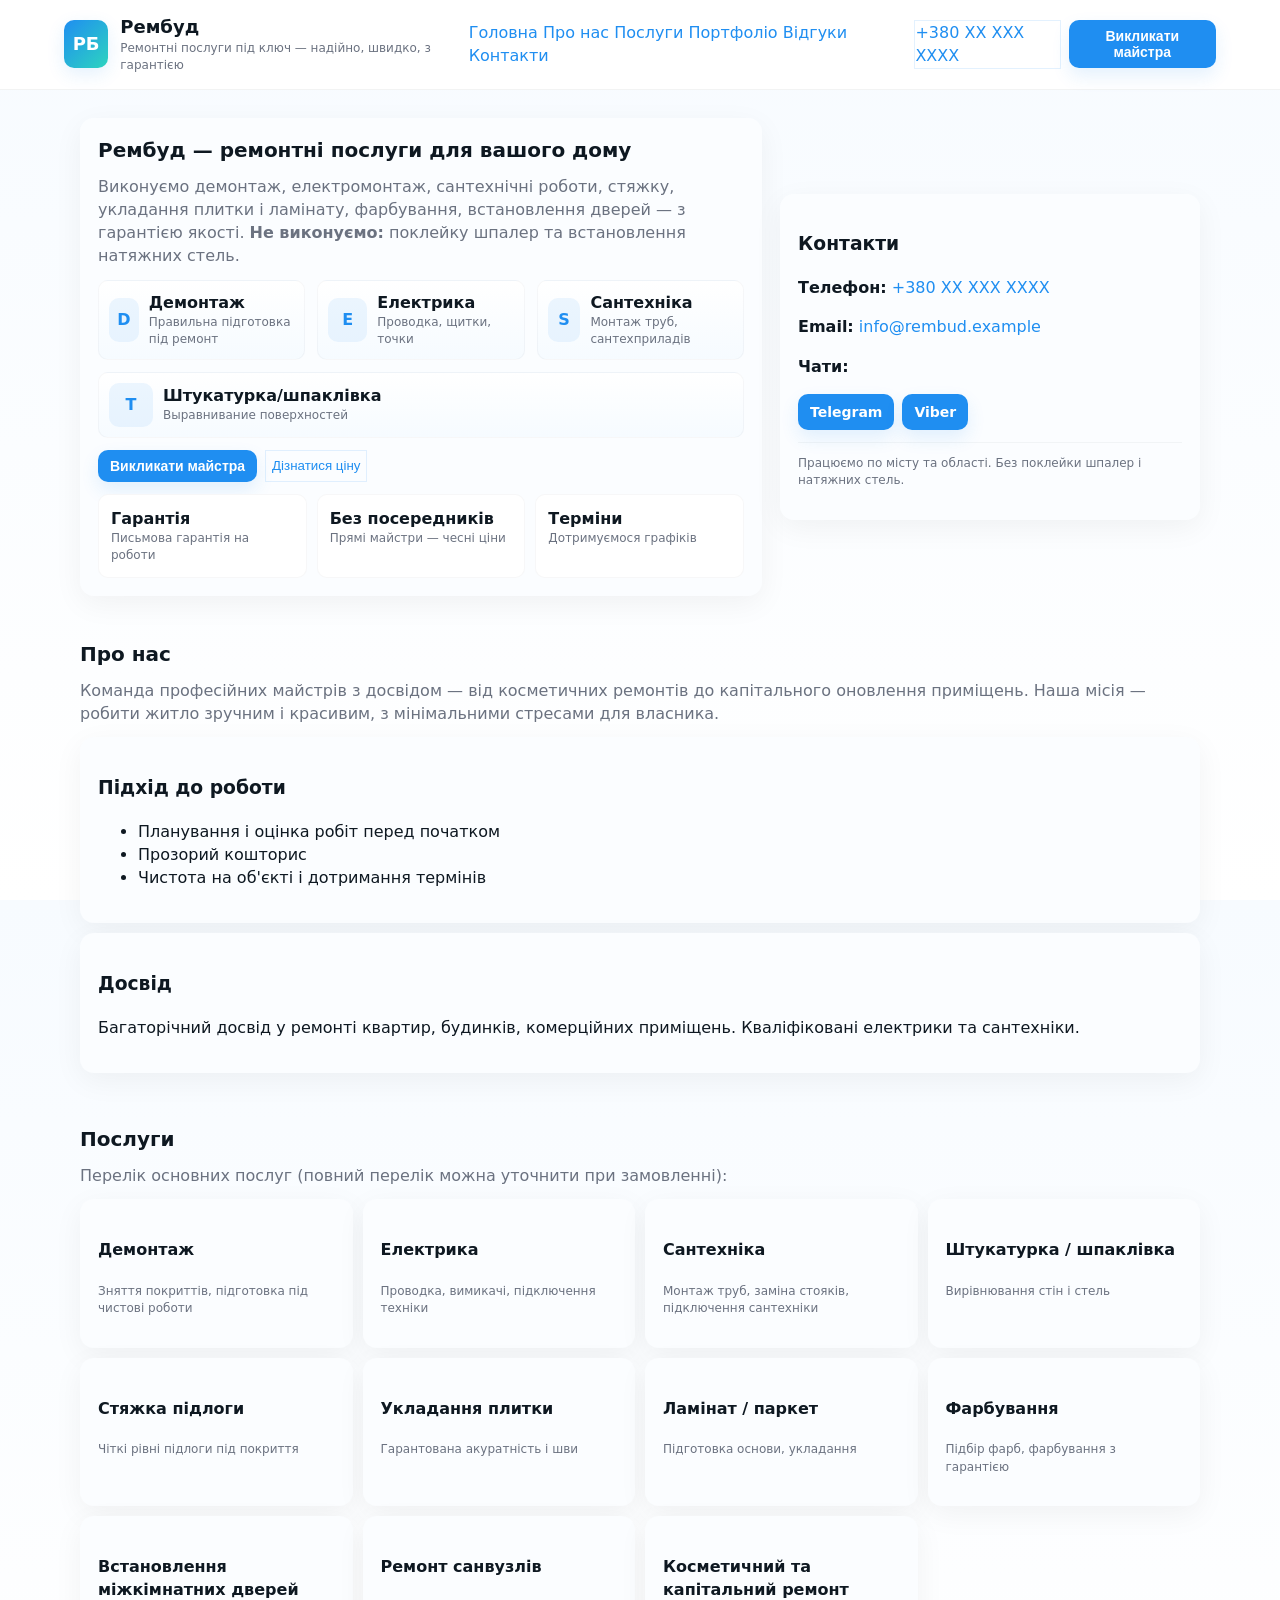
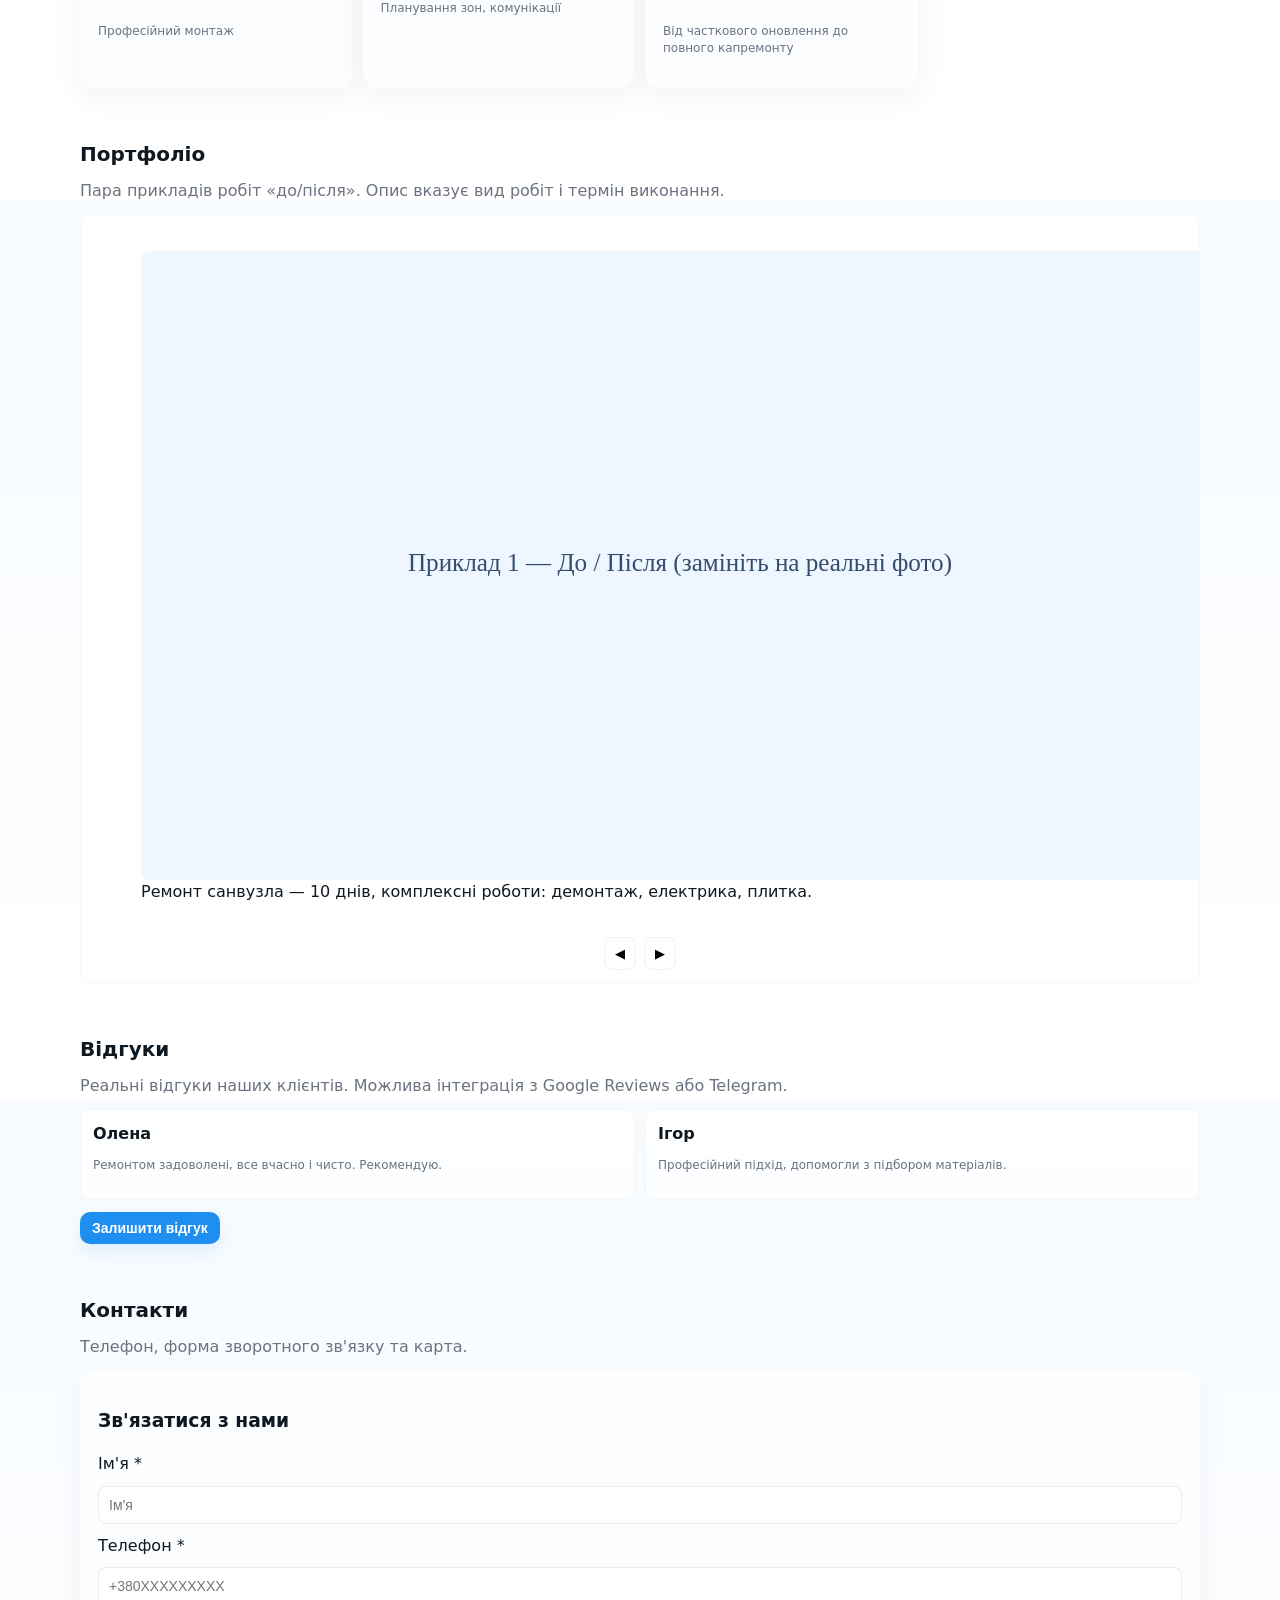
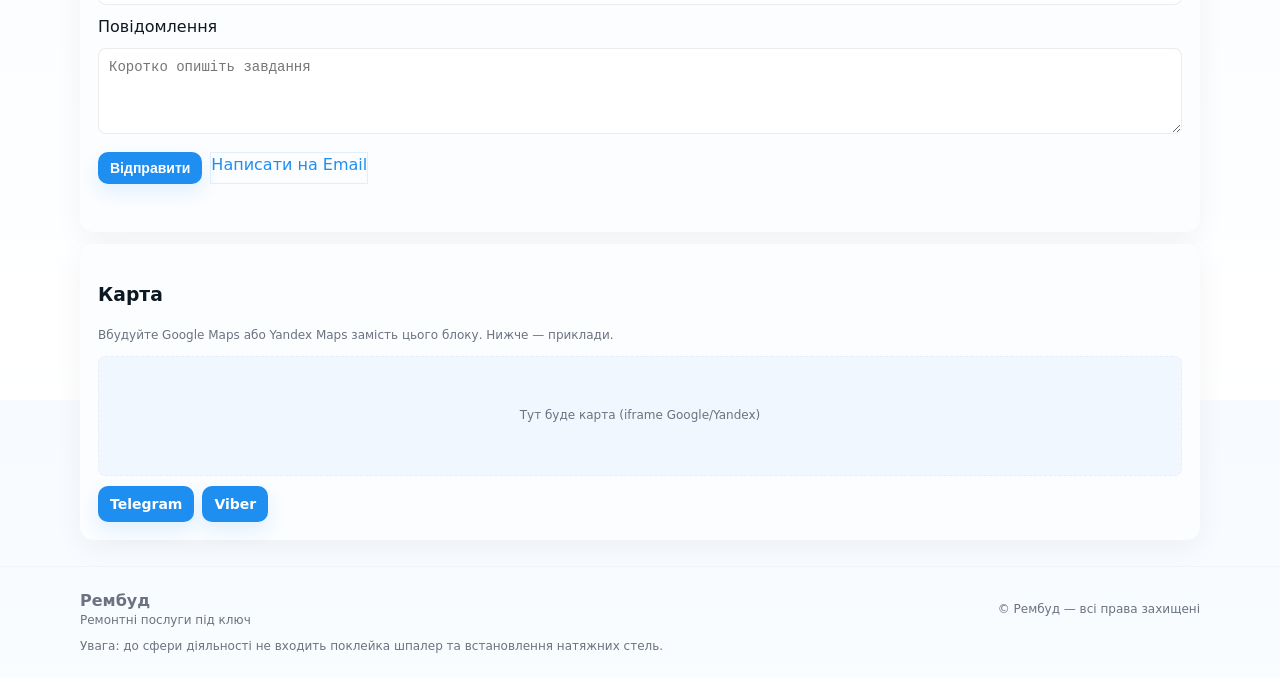
==== index.html @ b447c1e8 "fitr" ====
<!doctype html>
<html lang="uk">

<head>
    <meta charset="utf-8" />
    <meta name="viewport" content="width=device-width,initial-scale=1" />
    <meta name="description"
        content="Ремонтні послуги: демонтаж, електрика, сантехніка, плитка, ламінат, фарбування, стяжка, міжкімнатні двері. Швидко, якісно, з гарантією." />
    <meta name="keywords"
        content="ремонт, електрика, сантехніка, плитка, ламінат, стяжка, фарбування, ремонт квартир, косметичний ремонт" />
    <title>Рембуд — ремонтні послуги під ключ</title>
    <link rel="stylesheet" href="./src/style.css">
    <!-- Structured data (LocalBusiness) -->
    <script type="application/ld+json">
  {
    "@context": "https://schema.org",
    "@type": "HomeAndConstructionBusiness",
    "name": "Рембуд",
    "description": "Ремонтні послуги: демонтаж, електрика, сантехніка, плитка, ламінат, фарбування, стяжка, міжкімнатні двері.",
    "telephone": "+380-XX-XXX-XXXX",
    "areaServed": "Ukraine",
    "url": "",
    "address": {
      "@type": "PostalAddress",
      "addressLocality": "Ваше місто"
    }
  }
  </script>
</head>

<body>
    <div id="header"></div>
    <main id="home" class="container">
        <div id="hero"></div>
        <div id="about"></div>
        <div id="services"></div>
        <div id="portfolio"></div>
        <div id="reviews"></div>
        <div id="contacts"></div>
    </main>
    <div id="footer"></div>
    <div id="modals"></div>
    <script>
        async function loadComponent(id, file) {
            document.getElementById(id).innerHTML = await (await fetch(`components/${file}`)).text();
        }
        const components = ['header', 'hero', 'about', 'services', 'portfolio', 'reviews', 'contacts', 'footer', 'modals']
        components.forEach(c => loadComponent(c, `${c}.html`))
    </script>
    <script src="./src/script.js"></script>

</body>

</html>
---- src/style.css ----
/* ========================
     RESET / MOBILE-FIRST BASE
     ======================== */
     :root {
        --accent: #1f8ef1;
        --dark: #0e1821;
        --muted: #6b7280;
        --bg: #ffffff;
        --card: #fbfdff;
        --radius: 12px;
    }

    * {
        box-sizing: border-box
    }

    html,
    body {
        height: 100%
    }

    body {
        margin: 0;
        font-family: Inter, system-ui, -apple-system, "Segoe UI", Roboto, "Helvetica Neue", Arial;
        background: linear-gradient(180deg, #f7fbff 0%, #ffffff 100%);
        color: var(--dark);
        -webkit-font-smoothing: antialiased;
        -moz-osx-font-smoothing: grayscale;
        line-height: 1.45;
        padding-bottom: 4rem;
    }

    a {
        color: var(--accent);
        text-decoration: none
    }

    img {
        max-width: 100%;
        height: auto;
        display: block
    }

    /* ========================
 LAYOUT
 ======================== */
    header {
        position: sticky;
        top: 0;
        z-index: 60;
        background: rgba(255, 255, 255, 0.95);
        backdrop-filter: blur(6px);
        border-bottom: 1px solid rgba(16, 24, 32, 0.05);
    }

    .container {
        max-width: 90%;
        margin: 0 auto;
        padding: 0 16px;
    }

    .topbar {
        display: flex;
        align-items: center;
        justify-content: space-between;
        padding: 14px 0;
    }

    .brand {
        display: flex;
        gap: 12px;
        align-items: center
    }

    .logo {
        width: 48px;
        height: 48px;
        border-radius: 10px;
        background: linear-gradient(135deg, var(--accent), #2dd4bf);
        display: flex;
        align-items: center;
        justify-content: center;
        color: white;
        font-weight: 700;
        font-size: 18px;
        box-shadow: 0 6px 18px rgba(31, 142, 241, 0.12);
    }

    .brand h1 {
        margin: 0;
        font-size: 18px
    }

    .slogan {
        font-size: 12px;
        color: var(--muted)
    }

    /* NAV */
    nav {
        display: flex;
        gap: 18px;
        align-items: center
    }

    .navlinks {
        display: none;
    }

    /* mobile-first - desktop will show later */
    .cta {
        display: flex;
        gap: 8px;
        align-items: center
    }

    .btn {
        display: inline-flex;
        align-items: center;
        gap: 8px;
        padding: 8px 12px;
        border-radius: 10px;
        border: 0;
        background: var(--accent);
        color: #fff;
        font-weight: 600;
        cursor: pointer;
        font-size: 14px;
        box-shadow: 0 8px 18px rgba(31, 142, 241, 0.12);
    }

    .ghost {
        background: transparent;
        color: var(--accent);
        border: 1px solid rgba(31, 142, 241, 0.12)
    }

    /* HERO */
    .hero {
        padding: 28px 0 18px;
        display: grid;
        grid-template-columns: 1fr;
        gap: 18px;
        align-items: center;
    }

    .hero-card {
        background: var(--card);
        border-radius: 14px;
        padding: 18px;
        box-shadow: 0 8px 30px rgba(12, 18, 24, 0.05)
    }

    .hero-grid {
        display: grid;
        grid-template-columns: 1fr;
        gap: 12px
    }

    .services-row {
        display: flex;
        gap: 12px;
        flex-wrap: wrap
    }

    .service {
        flex: 1 1 calc(50% - 12px);
        display: flex;
        gap: 10px;
        align-items: center;
        padding: 10px;
        border-radius: 10px;
        background: linear-gradient(180deg, #fff, #f6fbff);
        border: 1px solid rgba(16, 24, 32, 0.03)
    }

    .ico {
        width: 44px;
        height: 44px;
        border-radius: 10px;
        background: rgba(31, 142, 241, 0.08);
        display: flex;
        align-items: center;
        justify-content: center;
        font-weight: 700;
        color: var(--accent)
    }

    /* Advantages */
    .advantages {
        display: flex;
        gap: 10px;
        flex-wrap: wrap;
        margin-top: 8px
    }

    .adv {
        flex: 1 1 calc(33.333% - 10px);
        background: white;
        padding: 12px;
        border-radius: 10px;
        border: 1px solid rgba(16, 24, 32, 0.03)
    }

    /* ABOUT / SERVICES / PORTFOLIO */
    section {
        padding: 26px 0
    }

    h2 {
        font-size: 20px;
        margin: 0 0 10px
    }

    p.lead {
        color: var(--muted);
        margin: 0 0 12px
    }

    /* PORTFOLIO SLIDER */
    .slider {
        position: relative;
        overflow: hidden;
        border-radius: 10px;
        background: #fff;
        padding: 12px;
        border: 1px solid rgba(16, 24, 32, 0.03)
    }

    .slides {
        display: flex;
        transition: transform 400ms ease;
    }

    .slide {
        min-width: 100%;
        padding: 8px
    }

    .slide img {
        border-radius: 8px
    }

    .slider-controls {
        display: flex;
        gap: 8px;
        justify-content: center;
        margin-top: 10px
    }

    .small-btn {
        padding: 8px 10px;
        border-radius: 8px;
        border: 1px solid rgba(16, 24, 32, 0.06);
        background: #fff;
        cursor: pointer
    }

    /* REVIEWS */
    .review {
        background: linear-gradient(180deg, #fff, #fcfeff);
        padding: 12px;
        border-radius: 10px;
        border: 1px solid rgba(16, 24, 32, 0.03);
    }

    /* CONTACTS / FORM */
    form {
        display: grid;
        gap: 10px
    }

    input,
    textarea,
    select {
        padding: 10px;
        border-radius: 8px;
        border: 1px solid rgba(16, 24, 32, 0.08);
        font-size: 14px;
    }

    .row {
        display: flex;
        gap: 10px
    }

    .row>* {
        flex: 1
    }

    /* FOOTER */
    footer {
        padding: 22px 0;
        color: var(--muted);
        border-top: 1px solid rgba(16, 24, 32, 0.03)
    }

    /* MODAL */
    .modal-backdrop {
        position: fixed;
        inset: 0;
        background: rgba(2, 6, 23, 0.5);
        display: none;
        align-items: center;
        justify-content: center;
        z-index: 120
    }

    .modal {
        background: white;
        border-radius: 12px;
        padding: 18px;
        max-width: 480px;
        width: 94%;
        box-shadow: 0 20px 50px rgba(2, 6, 23, 0.45);
    }

    /* SMALL ANIMATIONS */
    .fade-in {
        animation: fade .6s both
    }

    @keyframes fade {
        from {
            opacity: 0;
            transform: translateY(6px)
        }

        to {
            opacity: 1;
            transform: none
        }
    }

    /* HIDE ON MOBILE */
    .desktop-only {
        display: none
    }

    /* MEDIA QUERIES (desktop breakpoint) */
    @media(min-width:880px) {
        .navlinks {
            display: flex;
            gap: 18px;
            align-items: center
        }

        .hero {
            grid-template-columns: 1fr 420px
        }

        .hero-grid {
            gap: 18px
        }

        .service {
            flex: 1 1 calc(33.333% - 12px)
        }

        .desktop-only {
            display: block
        }

        .hamburger {
            display: none
        }
    }

    /* small polish for tablet/desktop forms */
    @media(min-width:680px) {
        .row>* {
            flex: 1
        }
    }

    /* Accessibility focus */
    a:focus,
    button:focus,
    input:focus,
    textarea:focus {
        outline: 3px solid rgba(31, 142, 241, 0.18);
        outline-offset: 2px
    }
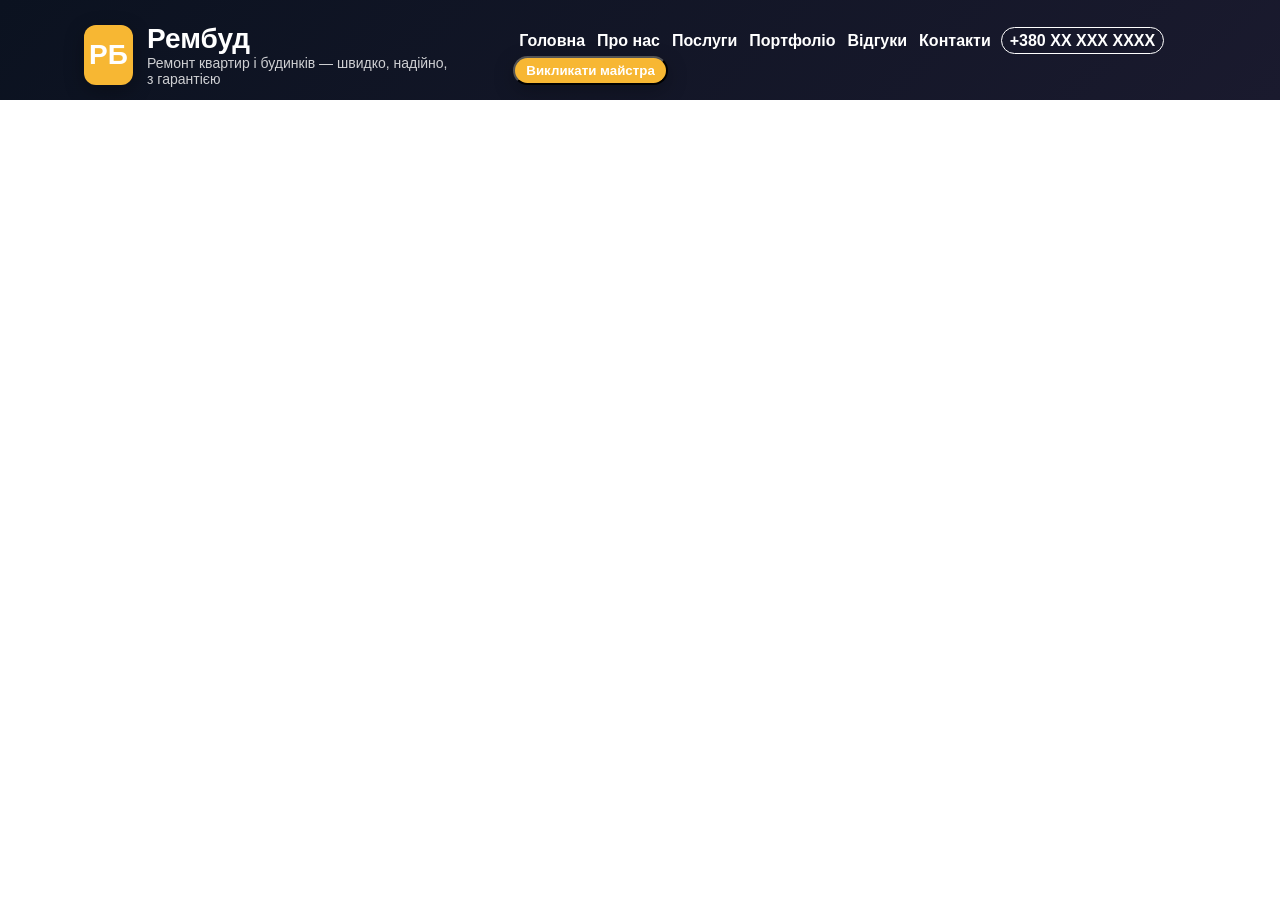
==== commit a1b512a1: "change nav" ====
--- a/index.html
+++ b/index.html
@@ -9,7 +9,8 @@
     <meta name="keywords"
         content="ремонт, електрика, сантехніка, плитка, ламінат, стяжка, фарбування, ремонт квартир, косметичний ремонт" />
     <title>Рембуд — ремонтні послуги під ключ</title>
-    <link rel="stylesheet" href="./src/style.css">
+    <!-- <link rel="stylesheet" href="./styles/style.css"> -->
+    <link rel="stylesheet" href="./styles/header.css">
     <!-- Structured data (LocalBusiness) -->
     <script type="application/ld+json">
   {
@@ -44,10 +45,11 @@
         async function loadComponent(id, file) {
             document.getElementById(id).innerHTML = await (await fetch(`components/${file}`)).text();
         }
-        const components = ['header', 'hero', 'about', 'services', 'portfolio', 'reviews', 'contacts', 'footer', 'modals']
+        const components = ['header', /*'hero', 'about', 'services', 'portfolio', 'reviews', 'contacts', 'footer', 'modals'*/]
         components.forEach(c => loadComponent(c, `${c}.html`))
     </script>
     <script src="./src/script.js"></script>
+    <script src="./src/header.js"></script>
 
 </body>
 
--- a/styles/style.css
+++ b/styles/style.css
@@ -0,0 +1,388 @@
+  /* ========================
+     RESET / MOBILE-FIRST BASE
+     ======================== */
+  :root {
+      --accent: #c89b3c;
+      /* золотисто-кирпичный */
+      --primary: #1d1f23;
+      --light-bg: #f5f1eb;
+      /* бежевый */
+      --white: #ffffff;
+      --dark: #0e1821;
+      --muted: #6b7280;
+      --bg: #ffffff;
+      --card: #fbfdff;
+      --radius: 12px;
+  }
+
+  * {
+      box-sizing: border-box
+  }
+
+  html,
+  body {
+      height: 100%
+  }
+
+  body {
+      margin: 0;
+      font-family: Inter, system-ui, -apple-system, "Segoe UI", Roboto, "Helvetica Neue", Arial;
+      background: linear-gradient(180deg, #f7fbff 0%, #ffffff 100%);
+      color: var(--dark);
+      -webkit-font-smoothing: antialiased;
+      -moz-osx-font-smoothing: grayscale;
+      line-height: 1.45;
+      padding-bottom: 4rem;
+  }
+
+  a {
+      color: var(--accent);
+      text-decoration: none
+  }
+
+  img {
+      max-width: 100%;
+      height: auto;
+      display: block
+  }
+
+  /* ========================
+ LAYOUT
+ ======================== */
+  header {
+      position: sticky;
+      top: 0;
+      z-index: 60;
+      background: rgba(255, 255, 255, 0.95);
+      backdrop-filter: blur(6px);
+      border-bottom: 1px solid rgba(16, 24, 32, 0.05);
+  }
+
+  .container {
+      max-width: 90%;
+      margin: 0 auto;
+      padding: 0 16px;
+  }
+
+  .topbar {
+      display: flex;
+      align-items: center;
+      justify-content: space-between;
+      padding: 14px 0;
+  }
+
+  .brand {
+      display: flex;
+      gap: 12px;
+      align-items: center
+  }
+
+  .logo {
+      width: 48px;
+      height: 48px;
+      border-radius: 10px;
+      background: linear-gradient(135deg, var(--accent), #2dd4bf);
+      display: flex;
+      align-items: center;
+      justify-content: center;
+      color: white;
+      font-weight: 700;
+      font-size: 18px;
+      box-shadow: 0 6px 18px rgba(31, 142, 241, 0.12);
+  }
+
+  .brand h1 {
+      margin: 0;
+      font-size: 18px
+  }
+
+  .slogan {
+      font-size: 12px;
+      color: var(--muted)
+  }
+
+  /* NAV */
+  nav {
+      display: flex;
+      gap: 18px;
+      align-items: center
+  }
+
+  .navlinks {
+      display: none;
+  }
+
+  /* mobile-first - desktop will show later */
+  .cta {
+      display: flex;
+      gap: 8px;
+      align-items: center
+  }
+
+  .btn {
+      display: inline-flex;
+      align-items: center;
+      gap: 8px;
+      padding: 8px 12px;
+      border-radius: 10px;
+      border: 0;
+      background: var(--accent);
+      color: #fff;
+      font-weight: 600;
+      cursor: pointer;
+      font-size: 14px;
+      box-shadow: 0 8px 18px rgba(31, 142, 241, 0.12);
+  }
+
+  .ghost {
+      background: transparent;
+      color: var(--accent);
+      border: 1px solid rgba(31, 142, 241, 0.12)
+  }
+
+  /* HERO */
+  .hero {
+      padding: 28px 0 18px;
+      display: grid;
+      grid-template-columns: 1fr;
+      gap: 18px;
+      align-items: center;
+  }
+
+  .hero-card {
+      background: var(--card);
+      border-radius: 14px;
+      padding: 18px;
+      box-shadow: 0 8px 30px rgba(12, 18, 24, 0.05)
+  }
+
+  .hero-grid {
+      display: grid;
+      grid-template-columns: 1fr;
+      gap: 12px
+  }
+
+  .services-row {
+      display: flex;
+      gap: 12px;
+      flex-wrap: wrap
+  }
+
+  .service {
+      flex: 1 1 calc(50% - 12px);
+      display: flex;
+      gap: 10px;
+      align-items: center;
+      padding: 10px;
+      border-radius: 10px;
+      background: linear-gradient(180deg, #fff, #f6fbff);
+      border: 1px solid rgba(16, 24, 32, 0.03)
+  }
+
+  .ico {
+      width: 44px;
+      height: 44px;
+      border-radius: 10px;
+      background: rgba(31, 142, 241, 0.08);
+      display: flex;
+      align-items: center;
+      justify-content: center;
+      font-weight: 700;
+      color: var(--accent)
+  }
+
+  /* Advantages */
+  .advantages {
+      display: flex;
+      gap: 10px;
+      flex-wrap: wrap;
+      margin-top: 8px
+  }
+
+  .adv {
+      flex: 1 1 calc(33.333% - 10px);
+      background: white;
+      padding: 12px;
+      border-radius: 10px;
+      border: 1px solid rgba(16, 24, 32, 0.03)
+  }
+
+  /* ABOUT / SERVICES / PORTFOLIO */
+  section {
+      padding: 26px 0
+  }
+
+  h2 {
+      font-size: 20px;
+      margin: 0 0 10px
+  }
+
+  p.lead {
+      color: var(--muted);
+      margin: 0 0 12px
+  }
+
+  /* PORTFOLIO SLIDER */
+  .slider {
+      position: relative;
+      overflow: hidden;
+      border-radius: 10px;
+      background: #fff;
+      padding: 12px;
+      border: 1px solid rgba(16, 24, 32, 0.03)
+  }
+
+  .slides {
+      display: flex;
+      transition: transform 400ms ease;
+  }
+
+  .slide {
+      min-width: 100%;
+      padding: 8px
+  }
+
+  .slide img {
+      border-radius: 8px
+  }
+
+  .slider-controls {
+      display: flex;
+      gap: 8px;
+      justify-content: center;
+      margin-top: 10px
+  }
+
+  .small-btn {
+      padding: 8px 10px;
+      border-radius: 8px;
+      border: 1px solid rgba(16, 24, 32, 0.06);
+      background: #fff;
+      cursor: pointer
+  }
+
+  /* REVIEWS */
+  .review {
+      background: linear-gradient(180deg, #fff, #fcfeff);
+      padding: 12px;
+      border-radius: 10px;
+      border: 1px solid rgba(16, 24, 32, 0.03);
+  }
+
+  /* CONTACTS / FORM */
+  form {
+      display: grid;
+      gap: 10px
+  }
+
+  input,
+  textarea,
+  select {
+      padding: 10px;
+      border-radius: 8px;
+      border: 1px solid rgba(16, 24, 32, 0.08);
+      font-size: 14px;
+  }
+
+  .row {
+      display: flex;
+      gap: 10px
+  }
+
+  .row>* {
+      flex: 1
+  }
+
+  /* FOOTER */
+  footer {
+      padding: 22px 0;
+      color: var(--muted);
+      border-top: 1px solid rgba(16, 24, 32, 0.03)
+  }
+
+  /* MODAL */
+  .modal-backdrop {
+      position: fixed;
+      inset: 0;
+      background: rgba(2, 6, 23, 0.5);
+      display: none;
+      align-items: center;
+      justify-content: center;
+      z-index: 120
+  }
+
+  .modal {
+      background: white;
+      border-radius: 12px;
+      padding: 18px;
+      max-width: 480px;
+      width: 94%;
+      box-shadow: 0 20px 50px rgba(2, 6, 23, 0.45);
+  }
+
+  /* SMALL ANIMATIONS */
+  .fade-in {
+      animation: fade .6s both
+  }
+
+  @keyframes fade {
+      from {
+          opacity: 0;
+          transform: translateY(6px)
+      }
+
+      to {
+          opacity: 1;
+          transform: none
+      }
+  }
+
+  /* HIDE ON MOBILE */
+  .desktop-only {
+      display: none
+  }
+
+  /* MEDIA QUERIES (desktop breakpoint) */
+  @media(min-width:880px) {
+      .navlinks {
+          display: flex;
+          gap: 18px;
+          align-items: center
+      }
+
+      .hero {
+          grid-template-columns: 1fr 420px
+      }
+
+      .hero-grid {
+          gap: 18px
+      }
+
+      .service {
+          flex: 1 1 calc(33.333% - 12px)
+      }
+
+      .desktop-only {
+          display: block
+      }
+
+      .hamburger {
+          display: none
+      }
+  }
+
+  /* small polish for tablet/desktop forms */
+  @media(min-width:680px) {
+      .row>* {
+          flex: 1
+      }
+  }
+
+  /* Accessibility focus */
+  a:focus,
+  button:focus,
+  input:focus,
+  textarea:focus {
+      outline: 3px solid rgba(31, 142, 241, 0.18);
+      outline-offset: 2px
+  }
--- a/styles/header.css
+++ b/styles/header.css
@@ -0,0 +1,346 @@
+:root {
+    --primary: #0b1220;
+    --accent: #f7b733;
+    --white: #ffffff;
+    --light-bg: rgba(255, 255, 255, 0.1);
+    --transition: 0.35s ease;
+    --btn-color: #f7b733;
+    --btn-hover: #fc4a1a;
+    --bg-gradient: linear-gradient(135deg, #0b1220, #1a1a2e, #0b1220);
+}
+
+/* GENERAL RESET */
+* {
+    margin: 0;
+    padding: 0;
+    box-sizing: border-box;
+    font-family: 'Segoe UI', sans-serif;
+}
+
+/* HEADER */
+.header {
+    position: relative;
+    z-index: 100;
+    background: var(--bg-gradient);
+    background-size: 200% 200%;
+    animation: bgMove 20s linear infinite;
+    overflow: hidden;
+}
+
+@keyframes bgMove {
+    0% {
+        background-position: 0% 50%;
+    }
+
+    50% {
+        background-position: 100% 50%;
+    }
+
+    100% {
+        background-position: 0% 50%;
+    }
+}
+
+/* TOPBAR */
+.container {
+    max-width: 90%;
+    margin: 0 auto;
+    padding: 0 20px;
+}
+
+.topbar {
+    display: flex;
+    justify-content: space-between;
+    align-items: center;
+    height: 100px;
+    padding-top: 10px;
+}
+
+/* LOGO */
+.brand {
+    display: flex;
+    align-items: center;
+    gap: 14px;
+    animation: fadeInLeft 1s ease forwards;
+}
+
+.logo {
+    width: 60px;
+    height: 60px;
+    background: var(--btn-color);
+    color: var(--white);
+    font-weight: 800;
+    font-size: 28px;
+    display: flex;
+    align-items: center;
+    justify-content: center;
+    border-radius: 12px;
+    box-shadow: 0 6px 20px rgba(0, 0, 0, 0.3);
+    transition: transform 0.4s ease;
+}
+
+.logo:hover {
+    transform: scale(1.15) rotate(10deg);
+}
+
+.brand h1 {
+    color: var(--white);
+    font-size: 28px;
+    font-weight: 800;
+}
+
+.slogan {
+    color: rgba(255, 255, 255, 0.8);
+    font-size: 14px;
+}
+
+/* NAVIGATION */
+nav {
+    display: flex;
+    align-items: center;
+    gap: 25px;
+}
+
+/* NAVLINKS DESKTOP */
+.navlinks a {
+    text-decoration: none;
+    font-weight: 600;
+    font-size: 16px;
+    color: var(--white);
+}
+.navlinks a:not(.ghost){
+    position: relative;
+    padding: 6px;
+    display: inline-block;
+    transition: transform 0.3s ease, color 0.3s ease;
+
+}
+.navlinks a:hover {
+    transform: translateY(-5px) scale(1.05);
+}
+
+.navlinks a::after {
+    content: "";
+    position: absolute;
+    width: 0%;
+    height: 2px;
+    bottom: -3px;
+    left: 0;
+    background: var(--btn-color);
+    transition: width 0.3s;
+}
+
+.navlinks a:hover::after {
+    width: 100%;
+}
+
+/* CTA Buttons */
+.cta {
+    display: flex;
+    align-items: center;
+    gap: 14px;
+}
+
+.ghost {
+    padding: 4px 8px;
+    margin:4px;
+    border: 1px solid var(--white);
+    border-radius: 14px;
+    color: var(--white);
+    font-weight: 600;
+    text-decoration: none;
+    transition: all 0.3s ease;
+}
+
+.ghost:hover {
+    background: var(--light-bg);
+    transform: scale(1.05);
+}
+
+.btn {
+    padding: 5px 11px;
+    background: var(--btn-color);
+    color: var(--white);
+    border-radius: 16px;
+    font-weight: 700;
+    cursor: pointer;
+    box-shadow: 0 6px 20px rgba(0, 0, 0, 0.25);
+    transition: all 0.3s ease;
+}
+
+.btn:hover {
+    background: var(--btn-hover);
+    transform: scale(1.08) translateY(-2px);
+}
+
+/* HAMBURGER */
+.burger-checkbox {
+    position: absolute;
+    z-index: 110;
+    visibility: hidden;
+}
+
+.burger {
+    cursor: pointer;
+    visibility: hidden;
+    display: block;
+    position: relative;
+    width: 40px;
+    height: 26px;
+    background: transparent;
+}
+
+.burger::before,
+.burger::after {
+    content: '';
+    position: absolute;
+    left: 0;
+    width: 100%;
+    height: 4px;
+    border-radius: 10px;
+    background: #fff;
+    /* белые полоски для контраста на тёмном фоне */
+    transition: all 0.4s ease;
+}
+
+/* верхняя и нижняя полоски */
+.burger::before {
+    top: 0;
+    box-shadow: 0 11px 0 #fff;
+}
+
+.burger::after {
+    bottom: 0;
+}
+
+/* анимация при открытии */
+.burger-checkbox:checked+.burger::before {
+    top: 11px;
+    transform: rotate(45deg);
+    box-shadow: 0 0 0 rgba(0, 0, 0, 0);
+}
+
+.burger-checkbox:checked+.burger::after {
+    bottom: 11px;
+    transform: rotate(-45deg);
+}
+
+/* Связь с мобильным меню */
+.burger-checkbox:checked~.mobile-nav {
+    left: 0;
+}
+.burger-checkbox:checked ~ .mobile-nav {
+  left: 0;
+}
+
+/* MOBILE NAV */
+.mobile-nav {
+    position: fixed;
+    max-width: 300px;
+    top: 0;
+    left: -100%;
+    width: 100%;
+    height: 100%;
+    background: var(--bg-gradient);
+    background-size: 200% 200%;
+    animation: bgMove 25s linear infinite;
+    display: flex;
+    flex-direction: column;
+    justify-content: center;
+    align-items: center;
+    transition: left 0.5s ease;
+}
+
+.mobile-nav.open {
+    left: 0;
+}
+
+.mobile-nav a {
+    color: var(--white);
+    font-size: 24px;
+    font-weight: 600;
+    text-decoration: none;
+    margin: 12px 0;
+    transition: transform 0.3s, color 0.3s;
+}
+
+.mobile-nav a:hover {
+    transform: scale(1.05);
+    color: var(--btn-color);
+}
+
+/* ANIMATIONS */
+@keyframes fadeInLeft {
+    0% {
+        opacity: 0;
+        transform: translateX(-20px);
+    }
+
+    100% {
+        opacity: 1;
+        transform: translateX(0);
+    }
+}
+
+@keyframes fadeInUp {
+    0% {
+        opacity: 0;
+        transform: translateY(20px);
+    }
+
+    100% {
+        opacity: 1;
+        transform: translateY(0);
+    }
+}
+
+/* RESPONSIVE */
+@media (max-width:900px) {
+    .burger {
+        visibility: visible;
+    }
+
+    .desktop-only {
+        display: none;
+    }
+
+    .hamburger {
+        display: flex;
+    }
+
+    .topbar {
+        flex-direction: row;
+        justify-content: space-between;
+        align-items: center;
+        height: 70px;
+        padding: 0 16px;
+    }
+
+    .brand {
+        gap: 10px;
+    }
+
+    .brand h1 {
+        font-size: 20px;
+    }
+
+    .slogan {
+        display: none;
+    }
+
+    /* CTA buttons hide on mobile topbar, move to mobile menu if нужно */
+    .cta {
+        display: none;
+    }
+
+    /* MOBILE NAV full-screen menu */
+    .mobile-nav {
+        padding-top: 100px;
+        text-align: center;
+    }
+
+    .mobile-nav a {
+        font-size: 22px;
+        margin: 18px 0;
+    }
+}
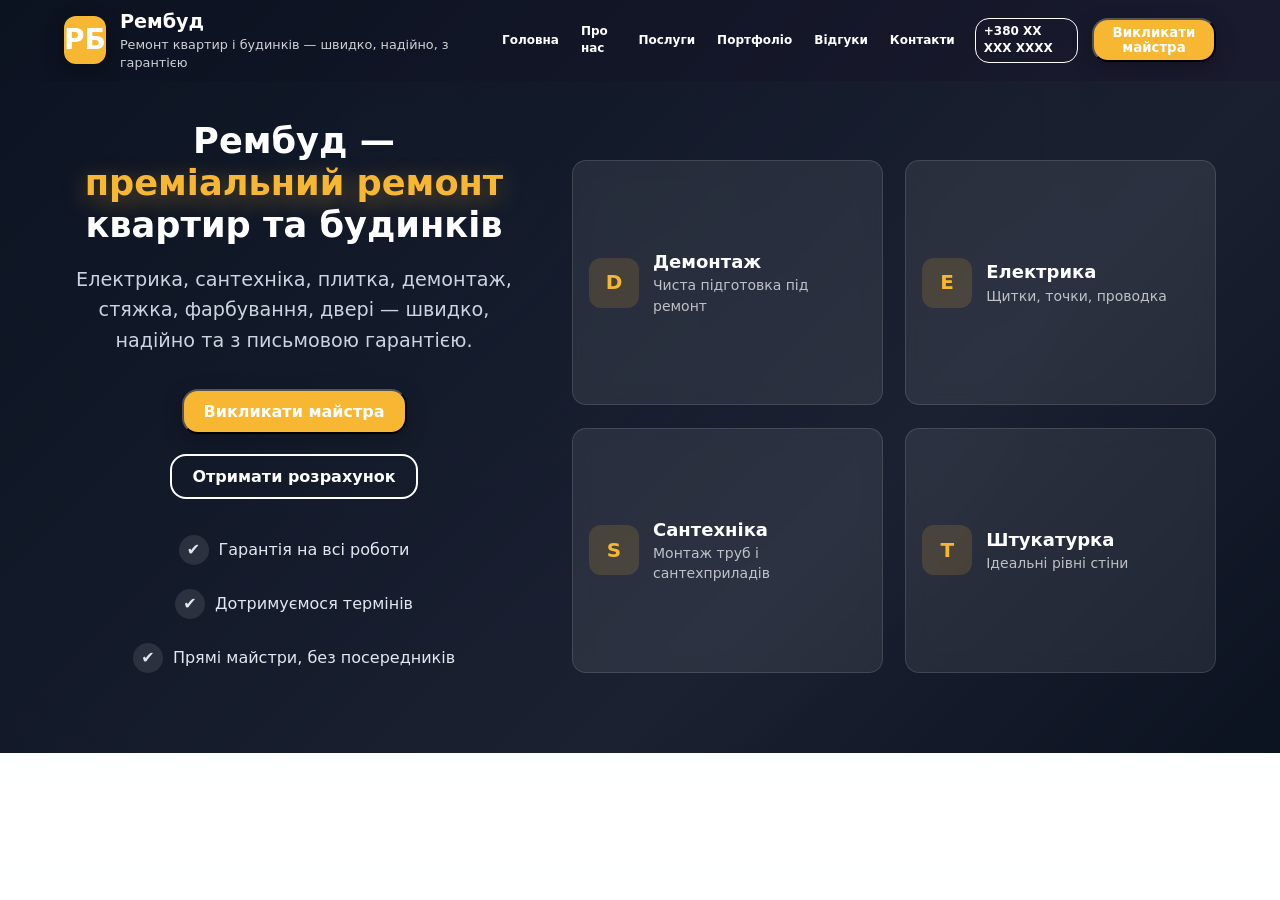
==== commit cf7f9cd6: "change hero block" ====
--- a/index.html
+++ b/index.html
@@ -9,8 +9,9 @@
     <meta name="keywords"
         content="ремонт, електрика, сантехніка, плитка, ламінат, стяжка, фарбування, ремонт квартир, косметичний ремонт" />
     <title>Рембуд — ремонтні послуги під ключ</title>
-    <!-- <link rel="stylesheet" href="./styles/style.css"> -->
+    <link rel="stylesheet" href="./styles/style.css">
     <link rel="stylesheet" href="./styles/header.css">
+    <link rel="stylesheet" href="./styles/hero.css">
     <!-- Structured data (LocalBusiness) -->
     <script type="application/ld+json">
   {
@@ -31,8 +32,8 @@
 
 <body>
     <div id="header"></div>
+    <div id="hero"></div>
     <main id="home" class="container">
-        <div id="hero"></div>
         <div id="about"></div>
         <div id="services"></div>
         <div id="portfolio"></div>
@@ -45,7 +46,7 @@
         async function loadComponent(id, file) {
             document.getElementById(id).innerHTML = await (await fetch(`components/${file}`)).text();
         }
-        const components = ['header', /*'hero', 'about', 'services', 'portfolio', 'reviews', 'contacts', 'footer', 'modals'*/]
+        const components = ['header', 'hero'/*, 'about', 'services', 'portfolio', 'reviews', 'contacts', 'footer', */, 'modals']
         components.forEach(c => loadComponent(c, `${c}.html`))
     </script>
     <script src="./src/script.js"></script>
--- a/styles/style.css
+++ b/styles/style.css
@@ -2,21 +2,27 @@
      RESET / MOBILE-FIRST BASE
      ======================== */
   :root {
-      --accent: #c89b3c;
-      /* золотисто-кирпичный */
-      --primary: #1d1f23;
-      --light-bg: #f5f1eb;
-      /* бежевый */
-      --white: #ffffff;
+ 
       --dark: #0e1821;
       --muted: #6b7280;
       --bg: #ffffff;
       --card: #fbfdff;
       --radius: 12px;
+       --primary: #0b1220;
+    --accent: #f7b733;
+    --white: #ffffff;
+    --light-bg: rgba(255, 255, 255, 0.1);
+    --transition: 0.35s ease;
+    --btn-color: #f7b733;
+    --btn-hover: #fc4a1a;
+    --bg-gradient: linear-gradient(135deg, #0b1220, #1a1a2e, #0b1220);
   }
 
   * {
-      box-sizing: border-box
+      margin: 0;
+    padding: 0;
+    box-sizing: border-box;
+    font-family: Inter, system-ui, -apple-system, "Segoe UI", Roboto, "Helvetica Neue", Arial;
   }
 
   html,
@@ -25,8 +31,6 @@
   }
 
   body {
-      margin: 0;
-      font-family: Inter, system-ui, -apple-system, "Segoe UI", Roboto, "Helvetica Neue", Arial;
       background: linear-gradient(180deg, #f7fbff 0%, #ffffff 100%);
       color: var(--dark);
       -webkit-font-smoothing: antialiased;
@@ -46,150 +50,8 @@
       display: block
   }
 
-  /* ========================
- LAYOUT
- ======================== */
-  header {
-      position: sticky;
-      top: 0;
-      z-index: 60;
-      background: rgba(255, 255, 255, 0.95);
-      backdrop-filter: blur(6px);
-      border-bottom: 1px solid rgba(16, 24, 32, 0.05);
-  }
-
-  .container {
-      max-width: 90%;
-      margin: 0 auto;
-      padding: 0 16px;
-  }
-
-  .topbar {
-      display: flex;
-      align-items: center;
-      justify-content: space-between;
-      padding: 14px 0;
-  }
-
-  .brand {
-      display: flex;
-      gap: 12px;
-      align-items: center
-  }
-
-  .logo {
-      width: 48px;
-      height: 48px;
-      border-radius: 10px;
-      background: linear-gradient(135deg, var(--accent), #2dd4bf);
-      display: flex;
-      align-items: center;
-      justify-content: center;
-      color: white;
-      font-weight: 700;
-      font-size: 18px;
-      box-shadow: 0 6px 18px rgba(31, 142, 241, 0.12);
-  }
-
-  .brand h1 {
-      margin: 0;
-      font-size: 18px
-  }
-
-  .slogan {
-      font-size: 12px;
-      color: var(--muted)
-  }
-
-  /* NAV */
-  nav {
-      display: flex;
-      gap: 18px;
-      align-items: center
-  }
-
-  .navlinks {
-      display: none;
-  }
-
-  /* mobile-first - desktop will show later */
-  .cta {
-      display: flex;
-      gap: 8px;
-      align-items: center
-  }
-
-  .btn {
-      display: inline-flex;
-      align-items: center;
-      gap: 8px;
-      padding: 8px 12px;
-      border-radius: 10px;
-      border: 0;
-      background: var(--accent);
-      color: #fff;
-      font-weight: 600;
-      cursor: pointer;
-      font-size: 14px;
-      box-shadow: 0 8px 18px rgba(31, 142, 241, 0.12);
-  }
-
-  .ghost {
-      background: transparent;
-      color: var(--accent);
-      border: 1px solid rgba(31, 142, 241, 0.12)
-  }
-
   /* HERO */
-  .hero {
-      padding: 28px 0 18px;
-      display: grid;
-      grid-template-columns: 1fr;
-      gap: 18px;
-      align-items: center;
-  }
-
-  .hero-card {
-      background: var(--card);
-      border-radius: 14px;
-      padding: 18px;
-      box-shadow: 0 8px 30px rgba(12, 18, 24, 0.05)
-  }
-
-  .hero-grid {
-      display: grid;
-      grid-template-columns: 1fr;
-      gap: 12px
-  }
-
-  .services-row {
-      display: flex;
-      gap: 12px;
-      flex-wrap: wrap
-  }
-
-  .service {
-      flex: 1 1 calc(50% - 12px);
-      display: flex;
-      gap: 10px;
-      align-items: center;
-      padding: 10px;
-      border-radius: 10px;
-      background: linear-gradient(180deg, #fff, #f6fbff);
-      border: 1px solid rgba(16, 24, 32, 0.03)
-  }
-
-  .ico {
-      width: 44px;
-      height: 44px;
-      border-radius: 10px;
-      background: rgba(31, 142, 241, 0.08);
-      display: flex;
-      align-items: center;
-      justify-content: center;
-      font-weight: 700;
-      color: var(--accent)
-  }
+
 
   /* Advantages */
   .advantages {
@@ -344,11 +206,7 @@
 
   /* MEDIA QUERIES (desktop breakpoint) */
   @media(min-width:880px) {
-      .navlinks {
-          display: flex;
-          gap: 18px;
-          align-items: center
-      }
+    
 
       .hero {
           grid-template-columns: 1fr 420px
@@ -362,9 +220,10 @@
           flex: 1 1 calc(33.333% - 12px)
       }
 
-      .desktop-only {
+      /* .desktop-only {
           display: block
-      }
+      } */
+ 
 
       .hamburger {
           display: none
--- a/styles/header.css
+++ b/styles/header.css
@@ -1,21 +1,4 @@
-:root {
-    --primary: #0b1220;
-    --accent: #f7b733;
-    --white: #ffffff;
-    --light-bg: rgba(255, 255, 255, 0.1);
-    --transition: 0.35s ease;
-    --btn-color: #f7b733;
-    --btn-hover: #fc4a1a;
-    --bg-gradient: linear-gradient(135deg, #0b1220, #1a1a2e, #0b1220);
-}
-
-/* GENERAL RESET */
-* {
-    margin: 0;
-    padding: 0;
-    box-sizing: border-box;
-    font-family: 'Segoe UI', sans-serif;
-}
+
 
 /* HEADER */
 .header {
@@ -23,11 +6,17 @@
     z-index: 100;
     background: var(--bg-gradient);
     background-size: 200% 200%;
-    animation: bgMove 20s linear infinite;
+    animation: header-bgMove 20s linear infinite;
     overflow: hidden;
-}
-
-@keyframes bgMove {
+    position: fixed;
+    top: 0;
+    left: 0;
+    width: 100%;
+    z-index: 200;
+
+}
+
+@keyframes header-bgMove {
     0% {
         background-position: 0% 50%;
     }
@@ -45,15 +34,14 @@
 .container {
     max-width: 90%;
     margin: 0 auto;
-    padding: 0 20px;
+    /* padding: 0 20px; */
 }
 
 .topbar {
     display: flex;
     justify-content: space-between;
     align-items: center;
-    height: 100px;
-    padding-top: 10px;
+    padding: 0.5rem 0;
 }
 
 /* LOGO */
@@ -65,8 +53,8 @@
 }
 
 .logo {
-    width: 60px;
-    height: 60px;
+    width: 3rem;
+    height: 3rem;
     background: var(--btn-color);
     color: var(--white);
     font-weight: 800;
@@ -85,20 +73,20 @@
 
 .brand h1 {
     color: var(--white);
-    font-size: 28px;
+        font-size: 1.2rem;
     font-weight: 800;
 }
 
 .slogan {
     color: rgba(255, 255, 255, 0.8);
-    font-size: 14px;
+       font-size: 0.8rem;
 }
 
 /* NAVIGATION */
 nav {
     display: flex;
     align-items: center;
-    gap: 25px;
+    /* gap: 25px; */
 }
 
 /* NAVLINKS DESKTOP */
@@ -243,7 +231,7 @@
     height: 100%;
     background: var(--bg-gradient);
     background-size: 200% 200%;
-    animation: bgMove 25s linear infinite;
+    animation: header-bgMove 25s linear infinite;
     display: flex;
     flex-direction: column;
     justify-content: center;
@@ -293,9 +281,20 @@
         transform: translateY(0);
     }
 }
-
+  @media(min-width:880px) {
+      .navlinks {
+          display: flex;
+          gap: 10px;
+          align-items: center
+      }
+         .navlinks a{
+        font-size: 12px;
+       }
+  }
 /* RESPONSIVE */
 @media (max-width:900px) {
+        
+
     .burger {
         visibility: visible;
     }
@@ -313,7 +312,7 @@
         justify-content: space-between;
         align-items: center;
         height: 70px;
-        padding: 0 16px;
+        /* padding: 0 16px; */
     }
 
     .brand {
--- a/styles/hero.css
+++ b/styles/hero.css
@@ -0,0 +1,329 @@
+/* =========================
+   HERO SECTION
+========================= */
+.hero {
+    position: relative;
+    width: 100%;
+    overflow: hidden;
+    padding: 120px 0 80px;
+    display: flex;
+    justify-content: center;
+    background: #0b1220;
+}
+
+.hero-bg {
+    position: absolute;
+    inset: 0;
+    background: linear-gradient(135deg, #0b1220, #111827, #1a2030, #0b1220);
+    animation: hero-bgMove 14s ease-in-out infinite alternate;
+    z-index: 0;
+    transform-origin: center;
+}
+
+.hero-overlay {
+    position: absolute;
+    inset: 0;
+    background: radial-gradient(circle at 30% 20%, rgba(255, 255, 255, 0.08), transparent 70%);
+    mix-blend-mode: overlay;
+    z-index: 1;
+}
+
+.hero-main {
+    width: 90%;
+    display: flex;
+    gap: 3rem;
+}
+
+/* HERO CONTENT */
+.hero-content {
+    position: relative;
+    flex: 1;
+    z-index: 5;
+    max-width: 90%;
+    color: white;
+    text-align: center;
+    animation: fadeContent 1s ease-out both;
+}
+
+.hero-title {
+    font-size: 2.2rem;
+    line-height: 1.2;
+    font-weight: 800;
+    margin-bottom: 18px;
+}
+
+.hero-title span {
+    color: var(--accent);
+    text-shadow: 0 6px 25px rgba(247, 183, 51, 0.4);
+}
+
+.hero-subtitle {
+    font-size: 1.2rem;
+    color: #cbd5e1;
+    margin-bottom: 32px;
+    max-width: 620px;
+    margin-left: auto;
+    margin-right: auto;
+    line-height: 1.6;
+}
+
+/* BUTTONS */
+.hero-actions {
+    display: flex;
+    gap: 16px;
+    margin-bottom: 32px;
+    justify-content: center;
+    flex-wrap: wrap;
+    align-items: center
+}
+
+.btn.big,
+.ghost.big {
+    padding: 11px 20px;
+    font-size: 16px;
+    font-weight: 700;
+    border-radius: 16px;
+    cursor: pointer;
+    transition: all 0.3s ease;
+}
+
+.btn.big {
+    background: var(--btn-color);
+    color: var(--white);
+    box-shadow: 0 6px 20px rgba(0, 0, 0, 0.25);
+}
+
+.btn.big:hover {
+    background: var(--btn-hover);
+    transform: scale(1.08) translateY(-2px);
+}
+
+.ghost.big {
+    border: 2px solid var(--white);
+    color: var(--white);
+    background: transparent;
+}
+
+.ghost.big:hover {
+    background: rgba(255, 255, 255, 0.1);
+    transform: scale(1.05);
+}
+
+/* FEATURES */
+.hero-features {
+    display: flex;
+    gap: 24px;
+    flex-wrap: wrap;
+    justify-content: center;
+}
+
+.hf {
+    display: flex;
+    align-items: center;
+    gap: 10px;
+    font-size: 16px;
+    color: #e2e8f0;
+}
+
+.hf .icon {
+    background: rgba(255, 255, 255, 0.1);
+    width: 30px;
+    height: 30px;
+    border-radius: 50%;
+    display: flex;
+    align-items: center;
+    justify-content: center;
+}
+
+/* SERVICES */
+.hero-services {
+    flex: 1.4;
+    position: relative;
+    z-index: 6;
+    display: flex;
+    gap: 1.4rem;
+    flex-wrap: wrap;
+    justify-content: center;
+    margin-top: 40px;
+}
+
+.hs-item {
+    flex: 1 1 calc(50% - 16px);
+    display: flex;
+    gap: 14px;
+    align-items: center;
+    background: rgba(255, 255, 255, 0.08);
+    padding: 16px;
+    border-radius: 14px;
+    backdrop-filter: blur(10px);
+    border: 1px solid rgba(255, 255, 255, 0.12);
+    transform: translateY(20px);
+    opacity: 0;
+    animation: fadeUp 0.8s ease forwards;
+    animation-delay: var(--d);
+    transition: transform 0.3s ease, background 0.3s ease;
+    color: #fff;
+    cursor: pointer;
+}
+
+.hs-item:hover {
+    transform: translateY(-4px);
+    background: rgba(255, 255, 255, 0.12);
+}
+
+.hs-item strong {
+    color: #fff;
+    font-weight: 700;
+    font-size: 18px;
+}
+
+.hs-item .slogan {
+    color: rgba(255, 255, 255, 0.7);
+    font-size: 14px;
+}
+
+.hs-ico {
+    width: 50px;
+    height: 50px;
+    border-radius: 12px;
+    background: rgba(247, 183, 51, 0.15);
+    color: var(--accent);
+    display: flex;
+    align-items: center;
+    justify-content: center;
+    font-weight: 700;
+    font-size: 20px;
+    flex-shrink: 0;
+}
+
+/* ANIMATIONS */
+@keyframes hero-bgMove {
+    0% {
+        transform: scale(1) translateX(0) rotate(0deg);
+    }
+
+    50% {
+        transform: scale(1.12) translateX(-30px) rotate(1deg);
+    }
+
+    100% {
+        transform: scale(1) translateX(0) rotate(0deg);
+    }
+}
+
+@keyframes fadeContent {
+    0% {
+        opacity: 0;
+        transform: translateY(18px);
+    }
+
+    100% {
+        opacity: 1;
+        transform: translateY(0);
+    }
+}
+
+@keyframes fadeUp {
+    0% {
+        opacity: 0;
+        transform: translateY(22px);
+    }
+
+    100% {
+        opacity: 1;
+        transform: translateY(0);
+    }
+}
+
+/* DESKTOP */
+@media (min-width: 900px) {
+    .hs-item {
+        flex: 1 1 calc(25% - 16px);
+    }
+
+
+
+}
+
+/* MOBILE */
+@media (max-width: 899px) {
+    .hero {
+        /* padding: 80px 16px 60px; */
+        flex-direction: column;
+        /* Контент и сервисы вертикально */
+        align-items: center;
+    }
+
+    .hero-main {
+        flex-direction: column;
+        align-items: center;
+    }
+
+    .hero-content {
+        max-width: 100%;
+        text-align: center;
+    }
+
+    .hero-title {
+        font-size: 7vw;
+    }
+
+    .hero-subtitle {
+        font-size: 16px;
+    }
+
+    .hero-actions {
+        /* flex-direction: column; */
+        gap: 5px;
+        width: 100%;
+        justify-content: center;
+    }
+
+    .hero-actions .btn.big,
+    .hero-actions .ghost.big {
+        width: 46%;
+        padding: auto;
+
+    }
+
+    .hero-features {
+        /* flex-direction: column; */
+        gap: 12px;
+        align-items: center;
+    }
+
+    .hero-services {
+        flex-direction: column;
+        gap: 12px;
+        width: 100%;
+        margin-top: 0;
+        /* Отступ под контентом */
+        justify-content: center;
+    }
+    .hf {
+        font-size: 3.4vw;
+    }
+.hf .icon {
+    width:20px;
+    height: 20px;
+}
+    .hs-item {
+        flex: 1 1 100%;
+        padding: 14px;
+        gap: 12px;
+    }
+
+    .hs-item strong {
+        font-size: 16px;
+    }
+
+    .hs-item .slogan {
+        font-size: 13px;
+    }
+
+    .hs-ico {
+        width: 40px;
+        height: 40px;
+        font-size: 18px;
+    }
+}
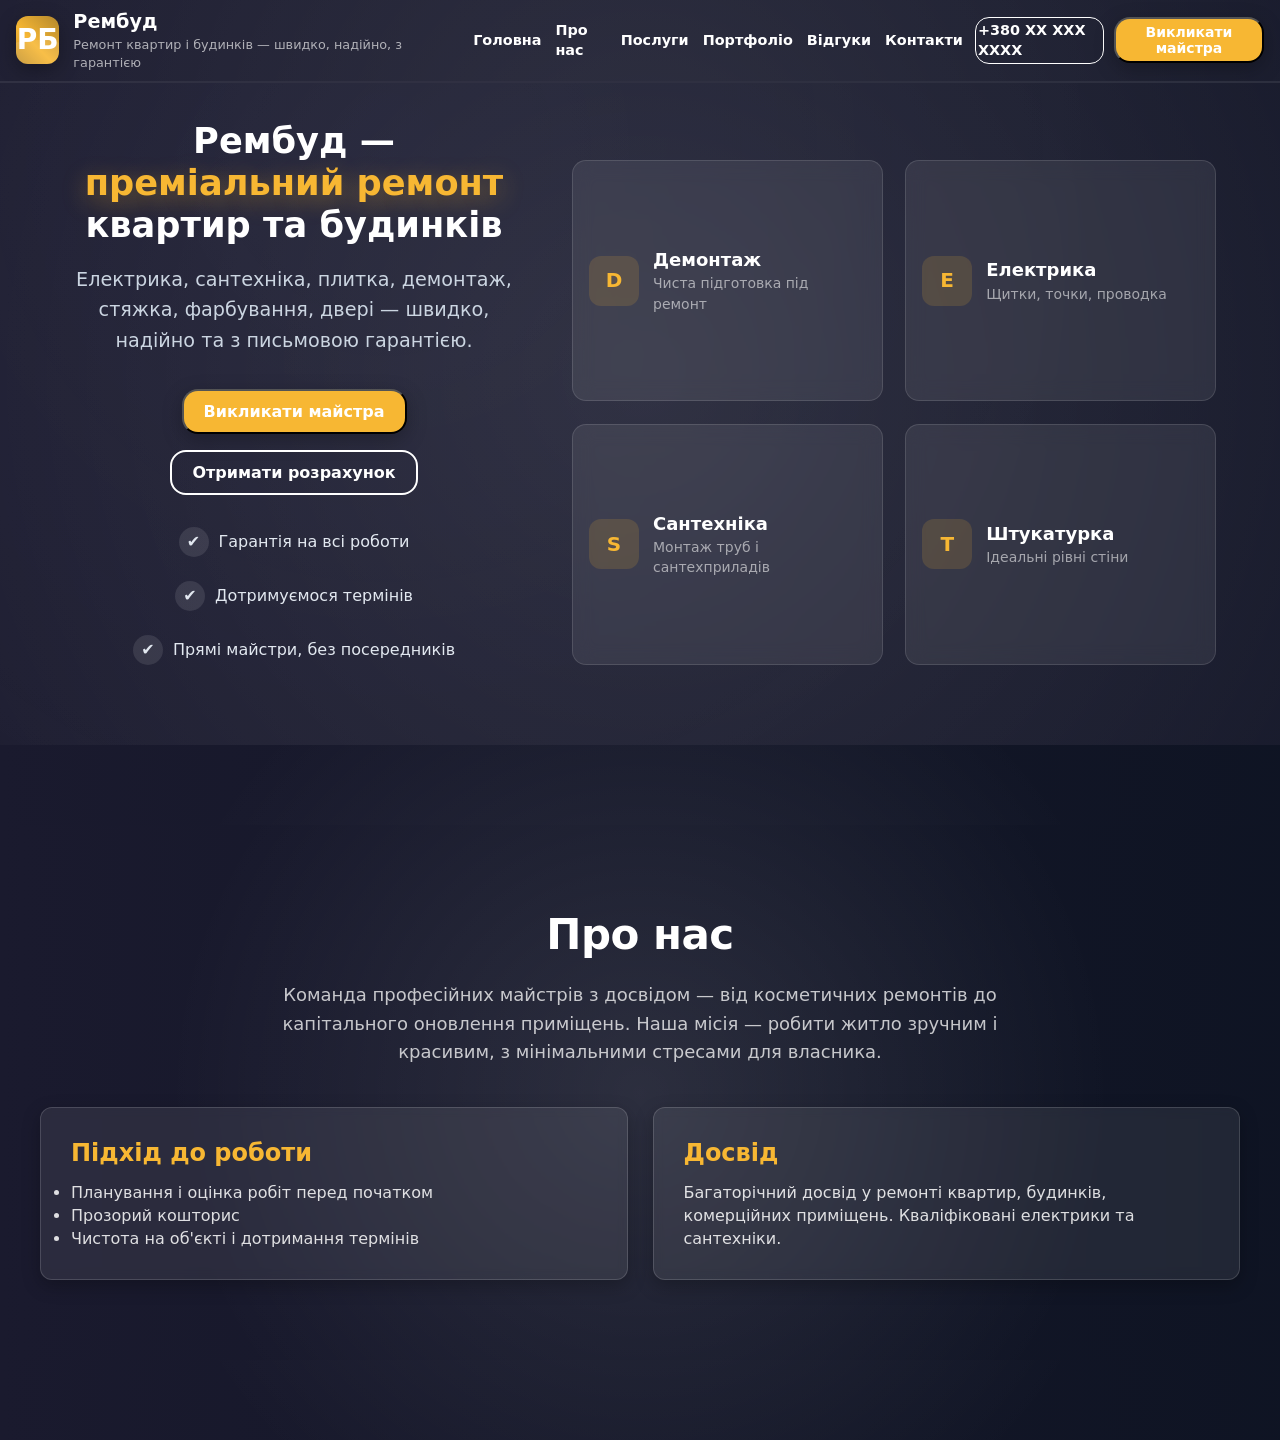
==== commit e1b659f8: "changes" ====
--- a/index.html
+++ b/index.html
@@ -12,6 +12,7 @@
     <link rel="stylesheet" href="./styles/style.css">
     <link rel="stylesheet" href="./styles/header.css">
     <link rel="stylesheet" href="./styles/hero.css">
+    <link rel="stylesheet" href="./styles/about.css">
     <!-- Structured data (LocalBusiness) -->
     <script type="application/ld+json">
   {
@@ -32,6 +33,7 @@
 
 <body>
     <div id="header"></div>
+    <div id="overlay"></div>
     <div id="hero"></div>
     <main id="home" class="container">
         <div id="about"></div>
@@ -46,7 +48,7 @@
         async function loadComponent(id, file) {
             document.getElementById(id).innerHTML = await (await fetch(`components/${file}`)).text();
         }
-        const components = ['header', 'hero'/*, 'about', 'services', 'portfolio', 'reviews', 'contacts', 'footer', */, 'modals']
+        const components = ['header', 'hero', 'about'/*, 'services', 'portfolio', 'reviews', 'contacts', 'footer', */, 'modals']
         components.forEach(c => loadComponent(c, `${c}.html`))
     </script>
     <script src="./src/script.js"></script>
--- a/styles/style.css
+++ b/styles/style.css
@@ -50,198 +50,4 @@
       display: block
   }
 
-  /* HERO */
-
-
-  /* Advantages */
-  .advantages {
-      display: flex;
-      gap: 10px;
-      flex-wrap: wrap;
-      margin-top: 8px
-  }
-
-  .adv {
-      flex: 1 1 calc(33.333% - 10px);
-      background: white;
-      padding: 12px;
-      border-radius: 10px;
-      border: 1px solid rgba(16, 24, 32, 0.03)
-  }
-
-  /* ABOUT / SERVICES / PORTFOLIO */
-  section {
-      padding: 26px 0
-  }
-
-  h2 {
-      font-size: 20px;
-      margin: 0 0 10px
-  }
-
-  p.lead {
-      color: var(--muted);
-      margin: 0 0 12px
-  }
-
-  /* PORTFOLIO SLIDER */
-  .slider {
-      position: relative;
-      overflow: hidden;
-      border-radius: 10px;
-      background: #fff;
-      padding: 12px;
-      border: 1px solid rgba(16, 24, 32, 0.03)
-  }
-
-  .slides {
-      display: flex;
-      transition: transform 400ms ease;
-  }
-
-  .slide {
-      min-width: 100%;
-      padding: 8px
-  }
-
-  .slide img {
-      border-radius: 8px
-  }
-
-  .slider-controls {
-      display: flex;
-      gap: 8px;
-      justify-content: center;
-      margin-top: 10px
-  }
-
-  .small-btn {
-      padding: 8px 10px;
-      border-radius: 8px;
-      border: 1px solid rgba(16, 24, 32, 0.06);
-      background: #fff;
-      cursor: pointer
-  }
-
-  /* REVIEWS */
-  .review {
-      background: linear-gradient(180deg, #fff, #fcfeff);
-      padding: 12px;
-      border-radius: 10px;
-      border: 1px solid rgba(16, 24, 32, 0.03);
-  }
-
-  /* CONTACTS / FORM */
-  form {
-      display: grid;
-      gap: 10px
-  }
-
-  input,
-  textarea,
-  select {
-      padding: 10px;
-      border-radius: 8px;
-      border: 1px solid rgba(16, 24, 32, 0.08);
-      font-size: 14px;
-  }
-
-  .row {
-      display: flex;
-      gap: 10px
-  }
-
-  .row>* {
-      flex: 1
-  }
-
-  /* FOOTER */
-  footer {
-      padding: 22px 0;
-      color: var(--muted);
-      border-top: 1px solid rgba(16, 24, 32, 0.03)
-  }
-
-  /* MODAL */
-  .modal-backdrop {
-      position: fixed;
-      inset: 0;
-      background: rgba(2, 6, 23, 0.5);
-      display: none;
-      align-items: center;
-      justify-content: center;
-      z-index: 120
-  }
-
-  .modal {
-      background: white;
-      border-radius: 12px;
-      padding: 18px;
-      max-width: 480px;
-      width: 94%;
-      box-shadow: 0 20px 50px rgba(2, 6, 23, 0.45);
-  }
-
-  /* SMALL ANIMATIONS */
-  .fade-in {
-      animation: fade .6s both
-  }
-
-  @keyframes fade {
-      from {
-          opacity: 0;
-          transform: translateY(6px)
-      }
-
-      to {
-          opacity: 1;
-          transform: none
-      }
-  }
-
-  /* HIDE ON MOBILE */
-  .desktop-only {
-      display: none
-  }
-
-  /* MEDIA QUERIES (desktop breakpoint) */
-  @media(min-width:880px) {
-    
-
-      .hero {
-          grid-template-columns: 1fr 420px
-      }
-
-      .hero-grid {
-          gap: 18px
-      }
-
-      .service {
-          flex: 1 1 calc(33.333% - 12px)
-      }
-
-      /* .desktop-only {
-          display: block
-      } */
- 
-
-      .hamburger {
-          display: none
-      }
-  }
-
-  /* small polish for tablet/desktop forms */
-  @media(min-width:680px) {
-      .row>* {
-          flex: 1
-      }
-  }
-
-  /* Accessibility focus */
-  a:focus,
-  button:focus,
-  input:focus,
-  textarea:focus {
-      outline: 3px solid rgba(31, 142, 241, 0.18);
-      outline-offset: 2px
-  }+  
--- a/styles/header.css
+++ b/styles/header.css
@@ -1,22 +1,70 @@
-
-
-/* HEADER */
+.flex {
+    display: flex;
+}
+
+.flex-center {
+    justify-content: center;
+    align-items: center;
+}
+
+.flex-between {
+    justify-content: space-between;
+    align-items: center;
+}
+
+.flex-col {
+    flex-direction: column;
+}
+
+.rounded {
+    border-radius: 14px;
+}
+
+.text-white {
+    color: var(--white);
+}
+
+.transition {
+    transition: all .3s ease;
+}
+
+.click-scale:hover {
+    transform: scale(1.05);
+}
+
+#overlay {
+    position: fixed;
+    top: 0;
+    left: 0;
+    width: 100%;
+    height: 100%;
+    background: linear-gradient(135deg,
+            rgba(247, 183, 51, 0.15),
+            rgba(0, 0, 0, 0.6));
+    opacity: 0;
+    transition: opacity 0.3s ease;
+    z-index: 40;
+    /* меньше, чем у mobile-nav (50) */
+    pointer-events: none;
+    /* чтобы не мешала кликам, когда скрыта */
+}
+
 .header {
-    position: relative;
-    z-index: 100;
-    background: var(--bg-gradient);
-    background-size: 200% 200%;
-    animation: header-bgMove 20s linear infinite;
-    overflow: hidden;
     position: fixed;
     top: 0;
     left: 0;
     width: 100%;
     z-index: 200;
-
-}
-
-@keyframes header-bgMove {
+    overflow: hidden;
+    padding: 0.5rem 1rem;
+    border-bottom: 2px solid rgba(255, 255, 255, 0.1);
+    background: linear-gradient(270deg, #0b1220, #1a1a2e, #0b1220, #1a1a2e);
+    background-size: 800% 800%;
+    animation: gradientShift 10s ease infinite;
+}
+
+/* Перелив градиента */
+@keyframes gradientShift {
     0% {
         background-position: 0% 50%;
     }
@@ -30,24 +78,34 @@
     }
 }
 
-/* TOPBAR */
-.container {
-    max-width: 90%;
-    margin: 0 auto;
-    /* padding: 0 20px; */
-}
-
-.topbar {
-    display: flex;
-    justify-content: space-between;
-    align-items: center;
-    padding: 0.5rem 0;
-}
-
-/* LOGO */
+/* Волнистая маска (эффект жидкости) */
+.header::before {
+    content: "";
+    position: absolute;
+    width: 200%;
+    height: 500%;
+    top: 0;
+    left: -50%;
+    background: radial-gradient(circle at 50% 50%, rgba(255, 255, 255, 0.1), transparent 70%);
+    animation: wave 10s infinite linear;
+    pointer-events: none;
+}
+
+@keyframes wave {
+    0% {
+        transform: rotate(0deg) translateX(0);
+    }
+
+    50% {
+        transform: rotate(20deg) translateX(30px);
+    }
+
+    100% {
+        transform: rotate(0deg) translateX(0);
+    }
+}
+
 .brand {
-    display: flex;
-    align-items: center;
     gap: 14px;
     animation: fadeInLeft 1s ease forwards;
 }
@@ -59,12 +117,59 @@
     color: var(--white);
     font-weight: 800;
     font-size: 28px;
-    display: flex;
-    align-items: center;
-    justify-content: center;
     border-radius: 12px;
+    box-shadow: 0 6px 20px rgba(0, 0, 0, .3);
+    transition: transform .4s ease;
     box-shadow: 0 6px 20px rgba(0, 0, 0, 0.3);
-    transition: transform 0.4s ease;
+    background: linear-gradient(45deg, var(--primary), var(--btn-color), var(--primary));
+    background-size: 400% 400%;
+    position: relative;
+    overflow: hidden;
+    transition: transform 0.4s ease, background-position 0.5s ease;
+    animation: logoGradient 6s ease infinite;
+    cursor: pointer;
+
+}
+
+.logo::before {
+    content: "";
+    position: absolute;
+    top: 50%;
+    left: -50%;
+    width: 200%;
+    height: 200%;
+    background: rgba(255, 255, 255, 0.1);
+    border-radius: 40%;
+    animation: logoWave 4s infinite linear;
+    pointer-events: none;
+}
+
+@keyframes logoGradient {
+    0% {
+        background-position: 0% 50%;
+    }
+
+    50% {
+        background-position: 100% 50%;
+    }
+
+    100% {
+        background-position: 0% 50%;
+    }
+}
+
+@keyframes logoWave {
+    0% {
+        transform: rotate(0deg) translateX(0);
+    }
+
+    50% {
+        transform: rotate(20deg) translateX(20px);
+    }
+
+    100% {
+        transform: rotate(0deg) translateX(0);
+    }
 }
 
 .logo:hover {
@@ -72,72 +177,70 @@
 }
 
 .brand h1 {
-    color: var(--white);
-        font-size: 1.2rem;
-    font-weight: 800;
+    font-size: 1.2rem;
 }
 
 .slogan {
-    color: rgba(255, 255, 255, 0.8);
-       font-size: 0.8rem;
-}
-
-/* NAVIGATION */
-nav {
-    display: flex;
-    align-items: center;
-    /* gap: 25px; */
-}
-
-/* NAVLINKS DESKTOP */
-.navlinks a {
+    opacity: .8;
+    font-size: .8rem;
+    color: rgba(255, 255, 255, .8);
+}
+
+.navlinks a,
+.mobile-nav a {
     text-decoration: none;
     font-weight: 600;
-    font-size: 16px;
     color: var(--white);
-}
-.navlinks a:not(.ghost){
+    padding: 2px;
     position: relative;
-    padding: 6px;
-    display: inline-block;
-    transition: transform 0.3s ease, color 0.3s ease;
-
-}
-.navlinks a:hover {
-    transform: translateY(-5px) scale(1.05);
-}
-
-.navlinks a::after {
+    transition: transform .3s ease, color .3s ease;
+    font-size: .9rem;
+
+}
+
+
+.navlinks {
+    gap: 10px;
+    animation: fadeInTop 1s ease forwards;
+}
+
+.navlinks a:not(.ghost)::after {
     content: "";
     position: absolute;
-    width: 0%;
+    left: 0;
+    bottom: -3px;
+    width: 0;
     height: 2px;
-    bottom: -3px;
-    left: 0;
     background: var(--btn-color);
-    transition: width 0.3s;
-}
+    transition: width .3s;
+}
+
+.navlinks a:not(.ghost):hover,
+.mobile-nav a:not(.ghost):hover {
+    transform: translateY(-5px) scale(1.1);
+    /* существующий эффект */
+    animation: hoverPulse 0.6s ease forwards;
+}
+
+
 
 .navlinks a:hover::after {
     width: 100%;
 }
 
-/* CTA Buttons */
-.cta {
-    display: flex;
-    align-items: center;
-    gap: 14px;
+.ghost,
+.btn {
+    animation: fadeInRight 1s ease forwards;
+    cursor: pointer;
+    font-size: 14px;
 }
 
 .ghost {
-    padding: 4px 8px;
-    margin:4px;
     border: 1px solid var(--white);
+    padding: 5px 11px;
     border-radius: 14px;
+    font-weight: 700;
     color: var(--white);
-    font-weight: 600;
-    text-decoration: none;
-    transition: all 0.3s ease;
 }
 
 .ghost:hover {
@@ -151,9 +254,7 @@
     color: var(--white);
     border-radius: 16px;
     font-weight: 700;
-    cursor: pointer;
-    box-shadow: 0 6px 20px rgba(0, 0, 0, 0.25);
-    transition: all 0.3s ease;
+    box-shadow: 0 6px 20px rgba(0, 0, 0, .25);
 }
 
 .btn:hover {
@@ -161,37 +262,32 @@
     transform: scale(1.08) translateY(-2px);
 }
 
-/* HAMBURGER */
+/* ==== BURGER ==== */
 .burger-checkbox {
     position: absolute;
-    z-index: 110;
     visibility: hidden;
 }
 
 .burger {
-    cursor: pointer;
-    visibility: hidden;
-    display: block;
-    position: relative;
     width: 40px;
     height: 26px;
-    background: transparent;
+    visibility: hidden;
+    cursor: pointer;
+    position: relative;
 }
 
 .burger::before,
 .burger::after {
-    content: '';
+    content: "";
     position: absolute;
     left: 0;
     width: 100%;
     height: 4px;
     border-radius: 10px;
     background: #fff;
-    /* белые полоски для контраста на тёмном фоне */
-    transition: all 0.4s ease;
-}
-
-/* верхняя и нижняя полоски */
+    transition: .4s;
+}
+
 .burger::before {
     top: 0;
     box-shadow: 0 11px 0 #fff;
@@ -201,11 +297,10 @@
     bottom: 0;
 }
 
-/* анимация при открытии */
 .burger-checkbox:checked+.burger::before {
     top: 11px;
     transform: rotate(45deg);
-    box-shadow: 0 0 0 rgba(0, 0, 0, 0);
+    box-shadow: none;
 }
 
 .burger-checkbox:checked+.burger::after {
@@ -213,87 +308,119 @@
     transform: rotate(-45deg);
 }
 
-/* Связь с мобильным меню */
 .burger-checkbox:checked~.mobile-nav {
     left: 0;
 }
-.burger-checkbox:checked ~ .mobile-nav {
-  left: 0;
-}
-
-/* MOBILE NAV */
+
 .mobile-nav {
     position: fixed;
-    max-width: 300px;
-    top: 0;
+    bottom: 0;
     left: -100%;
     width: 100%;
+    max-width: 300px;
+    height: calc(100% - 64px);
+    background: linear-gradient(270deg, #0b1220, #1a1a2e, #0b1220, #1a1a2e);
+    background-size: 400% 400%;
+    animation: mobileNavGradient 12s ease infinite;
+    justify-content: space-around;
+    transition: left .5s;
+}
+
+.mobile-nav::before {
+    content: "";
+    position: absolute;
+    bottom: 0%;
+    left: -50%;
+    width: 150%;
     height: 100%;
-    background: var(--bg-gradient);
-    background-size: 200% 200%;
-    animation: header-bgMove 25s linear infinite;
-    display: flex;
-    flex-direction: column;
-    justify-content: center;
-    align-items: center;
-    transition: left 0.5s ease;
-}
-
-.mobile-nav.open {
-    left: 0;
+    background: radial-gradient(circle at 30% 30%, rgba(247, 183, 51, 0.15), transparent 50%),
+        radial-gradient(circle at 70% 70%, rgba(247, 183, 51, 0.1), transparent 50%);
+    animation: mobileNavWave 20s linear infinite;
+    pointer-events: none;
 }
 
 .mobile-nav a {
-    color: var(--white);
     font-size: 24px;
-    font-weight: 600;
-    text-decoration: none;
     margin: 12px 0;
-    transition: transform 0.3s, color 0.3s;
-}
-
-.mobile-nav a:hover {
-    transform: scale(1.05);
-    color: var(--btn-color);
-}
-
-/* ANIMATIONS */
+}
+
+@keyframes mobileNavGradient {
+    0% {
+        background-position: 0% 50%;
+    }
+
+    25% {
+        background-position: 50% 100%;
+    }
+
+    50% {
+        background-position: 100% 50%;
+    }
+
+    75% {
+        background-position: 50% 0%;
+    }
+
+    100% {
+        background-position: 0% 50%;
+    }
+}
+
 @keyframes fadeInLeft {
-    0% {
+    from {
         opacity: 0;
         transform: translateX(-20px);
     }
 
-    100% {
+    to {
         opacity: 1;
         transform: translateX(0);
     }
 }
 
-@keyframes fadeInUp {
-    0% {
+@keyframes fadeInTop {
+    from {
         opacity: 0;
-        transform: translateY(20px);
-    }
-
-    100% {
+        transform: translateY(-20px);
+    }
+
+    to {
         opacity: 1;
         transform: translateY(0);
     }
 }
-  @media(min-width:880px) {
-      .navlinks {
-          display: flex;
-          gap: 10px;
-          align-items: center
-      }
-         .navlinks a{
-        font-size: 12px;
-       }
-  }
-/* RESPONSIVE */
-@media (max-width:900px) {
-        
+
+@keyframes fadeInRight {
+    from {
+        opacity: 0;
+        transform: translateX(20px);
+    }
+
+    to {
+        opacity: 1;
+        transform: translateY(0);
+    }
+}
+
+@media (min-width: 1920px) {
+    .navlinks {
+        display: flex;
+        gap: 10px;
+        align-items: center;
+    }
+
+    .navlinks a:not(.ghost) {
+        font-size: 1.1rem;
+        padding: 2px 5px;
+    }
+}
+
+@media (max-width: 900px) {
+    .header::before {
+        z-index: 10;
+        height: 100%;
+        top: 0;
+    }
 
     .burger {
         visibility: visible;
@@ -303,43 +430,35 @@
         display: none;
     }
 
-    .hamburger {
-        display: flex;
-    }
-
     .topbar {
-        flex-direction: row;
-        justify-content: space-between;
-        align-items: center;
         height: 70px;
-        /* padding: 0 16px; */
     }
 
     .brand {
-        gap: 10px;
+        gap: 15px;
+        z-index: 10;
     }
 
     .brand h1 {
         font-size: 20px;
     }
 
+    .slogan-desctop {
+        display: none;
+    }
+
     .slogan {
-        display: none;
-    }
-
-    /* CTA buttons hide on mobile topbar, move to mobile menu if нужно */
-    .cta {
-        display: none;
-    }
-
-    /* MOBILE NAV full-screen menu */
-    .mobile-nav {
-        padding-top: 100px;
+        font-size: 1.3rem;
+        width: 85%;
         text-align: center;
+        margin: 0 auto;
+    }
+
+    .btn {
+        font-size: 22px;
     }
 
     .mobile-nav a {
-        font-size: 22px;
-        margin: 18px 0;
+        margin: 0;
     }
 }
--- a/styles/hero.css
+++ b/styles/hero.css
@@ -1,23 +1,31 @@
-/* =========================
-   HERO SECTION
-========================= */
 .hero {
     position: relative;
     width: 100%;
     overflow: hidden;
     padding: 120px 0 80px;
-    display: flex;
-    justify-content: center;
     background: #0b1220;
 }
 
 .hero-bg {
     position: absolute;
     inset: 0;
-    background: linear-gradient(135deg, #0b1220, #111827, #1a2030, #0b1220);
-    animation: hero-bgMove 14s ease-in-out infinite alternate;
+    background: linear-gradient(270deg, #0b1220, #1a1a2e, #0b1220, #1a1a2e);
+    background-size: 800% 800%;
+    animation: gradientShift 10s ease infinite;
     z-index: 0;
     transform-origin: center;
+}
+
+.hero-bg::before {
+    content: "";
+    position: absolute;
+    width: 200%;
+    height: 100%;
+    top: 0;
+    left: -50%;
+    background: radial-gradient(circle at 50% 50%, rgba(255, 255, 255, 0.1), transparent 70%);
+    animation: wave 10s infinite linear;
+    pointer-events: none;
 }
 
 .hero-overlay {
@@ -30,11 +38,9 @@
 
 .hero-main {
     width: 90%;
-    display: flex;
     gap: 3rem;
 }
 
-/* HERO CONTENT */
 .hero-content {
     position: relative;
     flex: 1;
@@ -43,6 +49,17 @@
     color: white;
     text-align: center;
     animation: fadeContent 1s ease-out both;
+}
+@keyframes fadeContent {
+    0% {
+        opacity: 0;
+        transform: translateY(18px);
+    }
+
+    100% {
+        opacity: 1;
+        transform: translateY(0);
+    }
 }
 
 .hero-title {
@@ -197,19 +214,7 @@
 }
 
 /* ANIMATIONS */
-@keyframes hero-bgMove {
-    0% {
-        transform: scale(1) translateX(0) rotate(0deg);
-    }
-
-    50% {
-        transform: scale(1.12) translateX(-30px) rotate(1deg);
-    }
-
-    100% {
-        transform: scale(1) translateX(0) rotate(0deg);
-    }
-}
+
 
 @keyframes fadeContent {
     0% {
--- a/styles/about.css
+++ b/styles/about.css
@@ -0,0 +1,106 @@
+/* ========================= */
+/*        ABOUT SECTION      */
+/* ========================= */
+
+#about {
+    padding: 80px 20px;
+    position: relative;
+    z-index: 4;
+    text-align: center;
+
+    /* ФОН */
+    background: linear-gradient(270deg, #0b1220, #1a1a2e, #0b1220, #1a1a2e);
+    background-size: 400% 400%;
+    animation: gradientShift 10s ease infinite;
+    color: var(--white);
+}
+
+/* Лёгкая прозрачная подложка как в hero */
+#about::before {
+    content: "";
+    position: absolute;
+    inset: 0;
+    z-index: 1;
+        background: radial-gradient(circle at 50% 50%, rgba(255, 255, 255, 0.1), transparent 70%);
+    animation: wave 10s infinite linear;
+}
+
+#about > * {
+    position: relative;
+    z-index: 2;
+}
+
+#about h2 {
+    font-size: 42px;
+    font-weight: 700;
+    margin-bottom: 15px;
+    color: var(--white);
+    letter-spacing: -0.5px;
+}
+
+#about .lead {
+    max-width: 750px;
+    margin: 0 auto;
+    font-size: 18px;
+    line-height: 1.6;
+    color: rgba(255,255,255,0.75);
+}
+
+/* GRID */
+#about .about-grid {
+    display: grid;
+    grid-template-columns: 1fr 1fr;
+    gap: 25px;
+    margin-top: 40px;
+}
+
+@media (max-width: 768px) {
+    #about .about-grid {
+        grid-template-columns: 1fr;
+    }
+}
+
+/* CARDS */
+.hero-card {
+    background: rgba(255, 255, 255, 0.08);
+    border-radius: var(--radius);
+    padding: 28px 30px;
+    text-align: left;
+    border: 1px solid rgba(255, 255, 255, 0.15);
+    backdrop-filter: blur(5px);
+
+    box-shadow: 0 6px 18px rgba(0, 0, 0, 0.25);
+    transition: transform var(--transition), box-shadow var(--transition), background var(--transition);
+    animation: fadeUp 0.8s ease forwards;
+    opacity: 0;
+}
+
+.hero-card:hover {
+    transform: translateY(-6px) scale(1.02);
+    box-shadow: 0 10px 24px rgba(0, 0, 0, 0.3);
+    background: rgba(255, 255, 255, 0.14);
+}
+
+.hero-card h3 {
+    margin-bottom: 10px;
+    font-size: 24px;
+    font-weight: 700;
+    color: var(--accent);
+}
+
+.hero-card p,
+.hero-card li {
+    color: rgba(255,255,255,0.85);
+}
+
+/* Fade animation */
+@keyframes fadeUp {
+    from {
+        opacity: 0;
+        transform: translateY(18px);
+    }
+    to {
+        opacity: 1;
+        transform: translateY(0);
+    }
+}
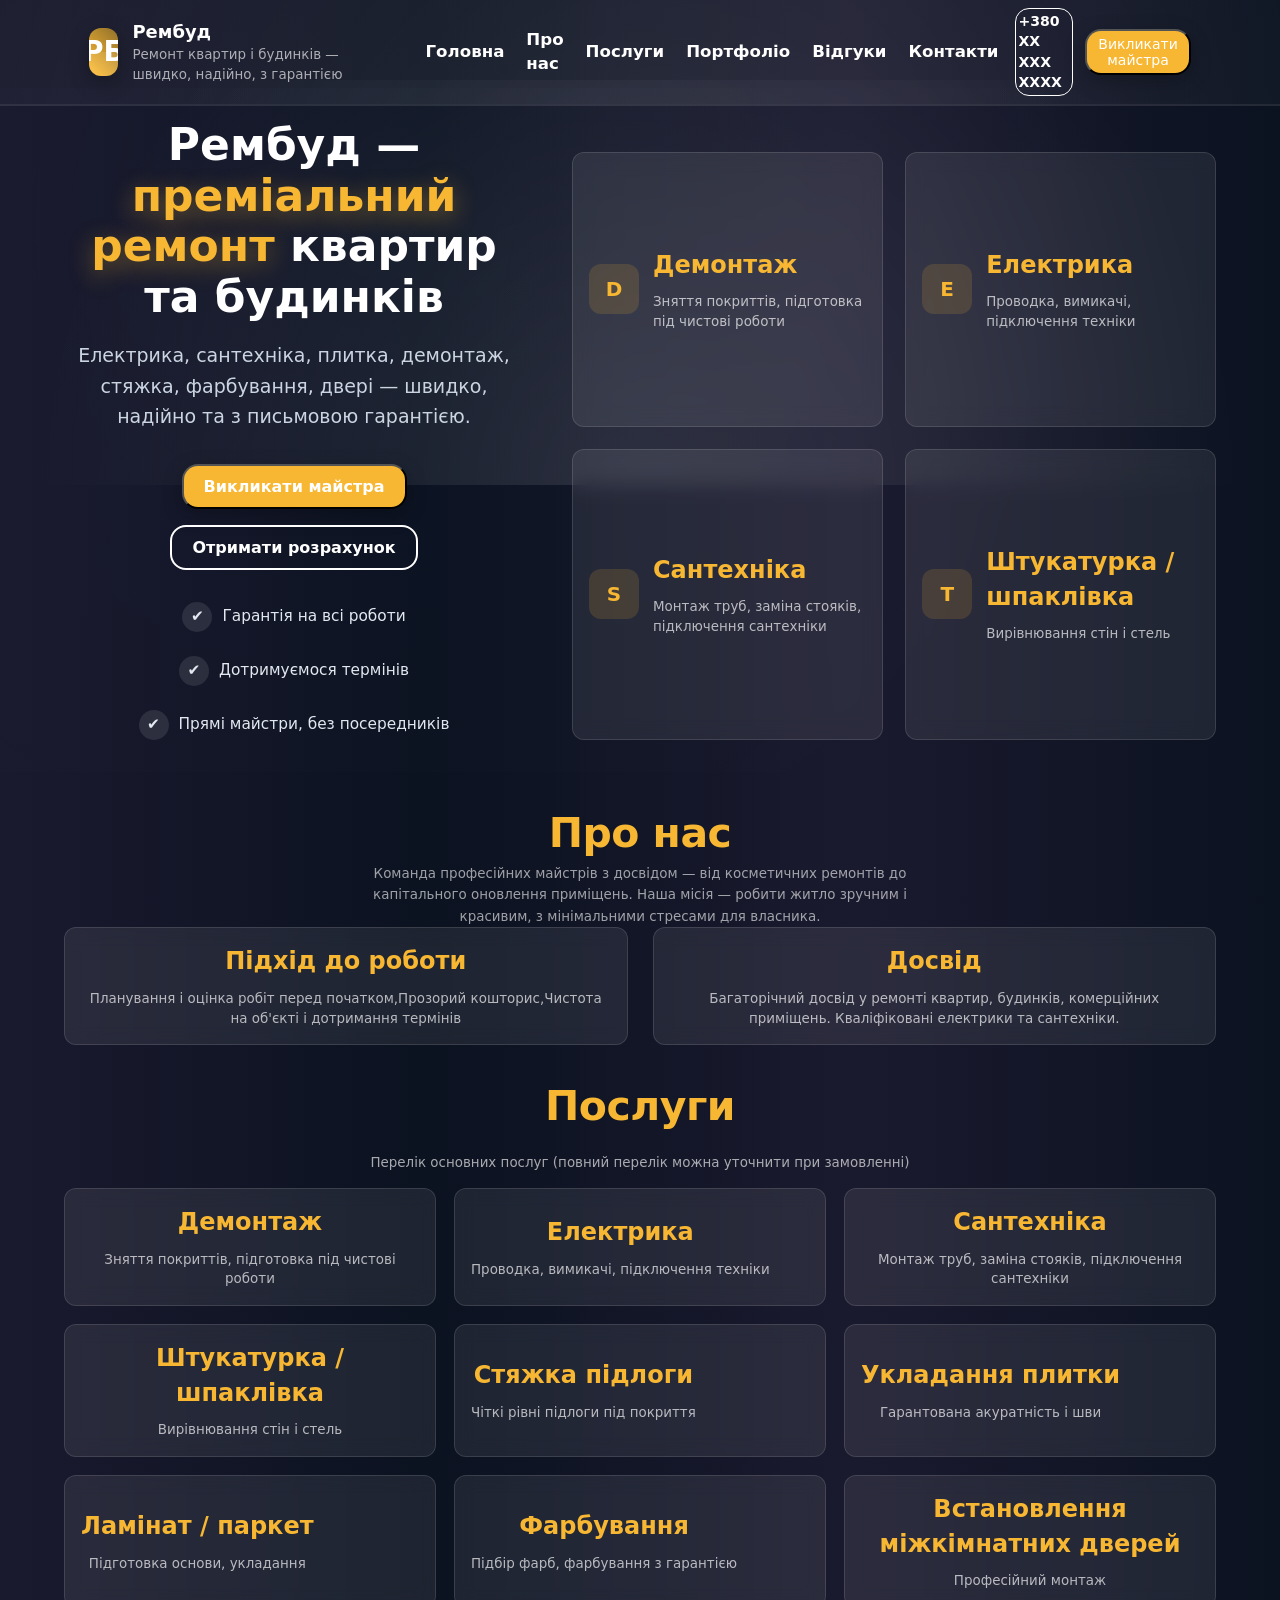
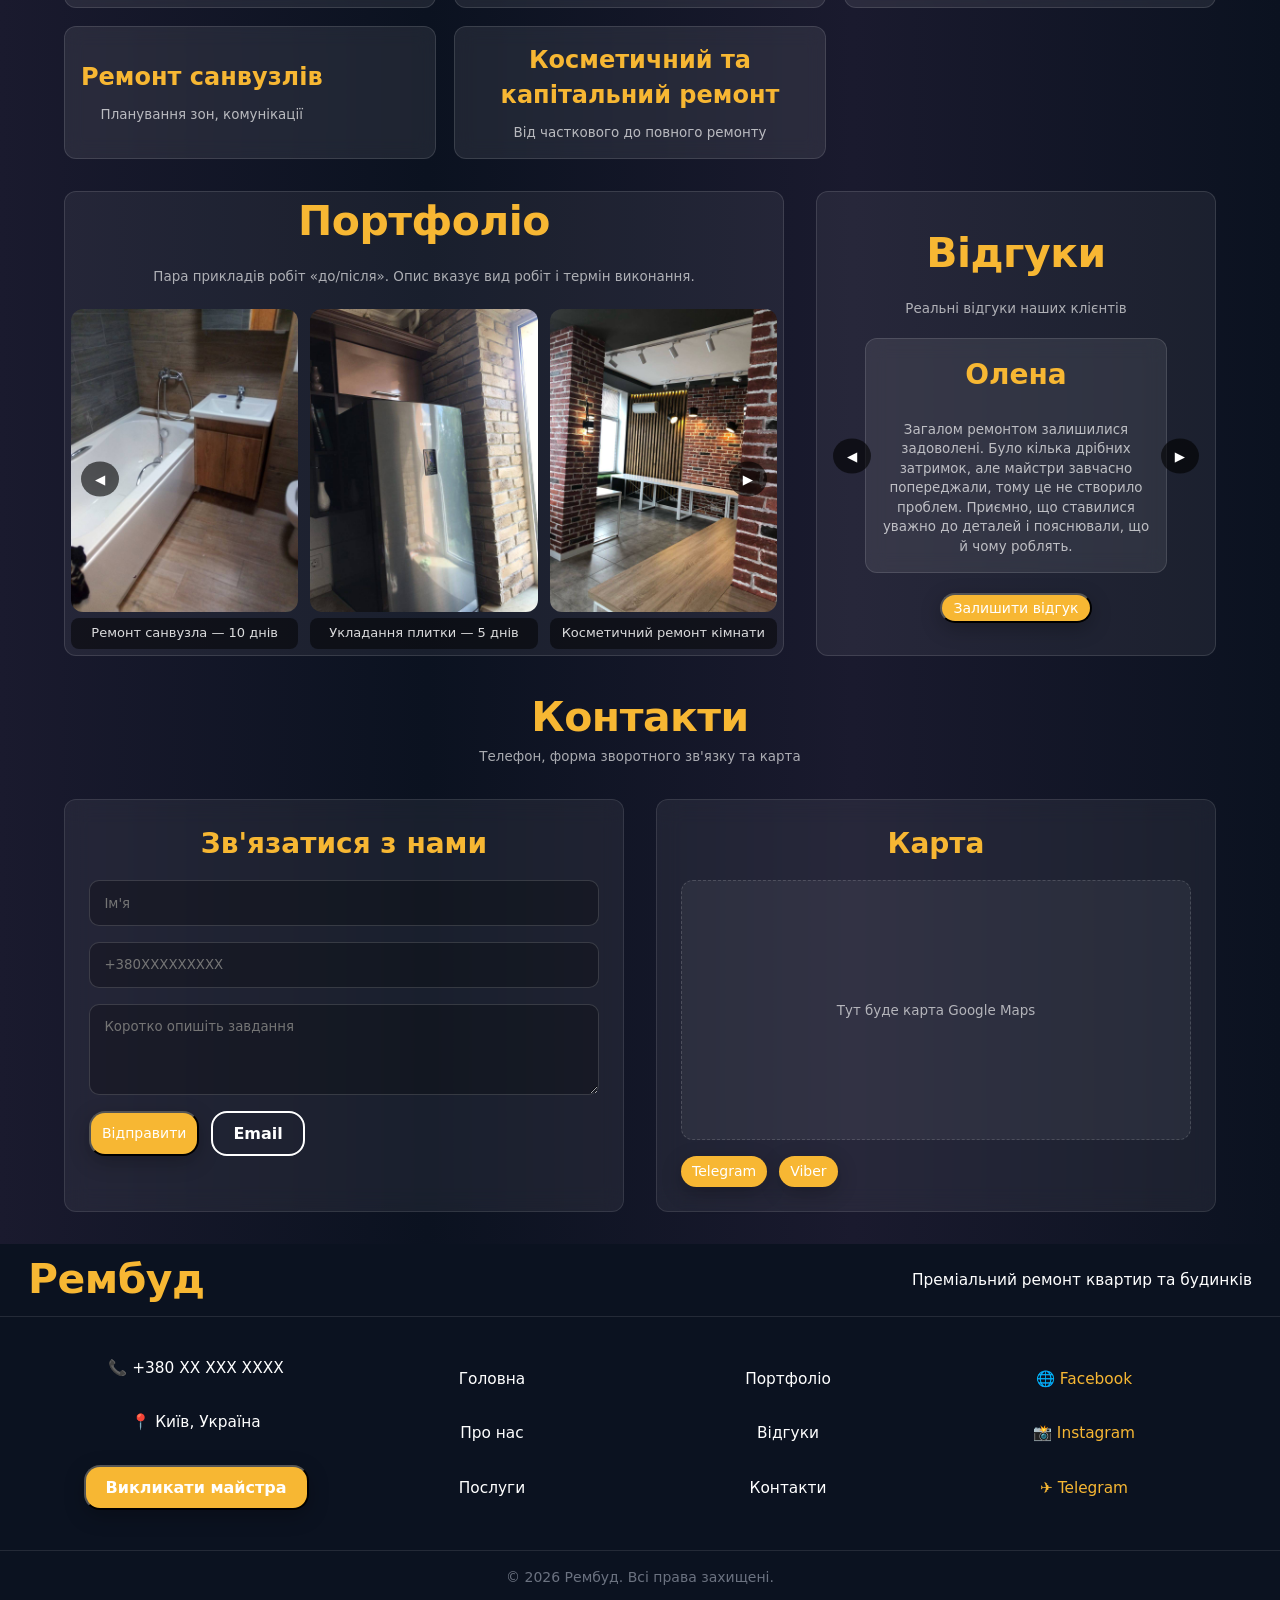
==== commit 76a10a1d: "refasctoring" ====
--- a/index.html
+++ b/index.html
@@ -9,51 +9,276 @@
     <meta name="keywords"
         content="ремонт, електрика, сантехніка, плитка, ламінат, стяжка, фарбування, ремонт квартир, косметичний ремонт" />
     <title>Рембуд — ремонтні послуги під ключ</title>
-    <link rel="stylesheet" href="./styles/style.css">
-    <link rel="stylesheet" href="./styles/header.css">
-    <link rel="stylesheet" href="./styles/hero.css">
-    <link rel="stylesheet" href="./styles/about.css">
-    <!-- Structured data (LocalBusiness) -->
+    <link rel="stylesheet" href="./styles/style.css" />
     <script type="application/ld+json">
-  {
-    "@context": "https://schema.org",
-    "@type": "HomeAndConstructionBusiness",
-    "name": "Рембуд",
-    "description": "Ремонтні послуги: демонтаж, електрика, сантехніка, плитка, ламінат, фарбування, стяжка, міжкімнатні двері.",
-    "telephone": "+380-XX-XXX-XXXX",
-    "areaServed": "Ukraine",
-    "url": "",
-    "address": {
-      "@type": "PostalAddress",
-      "addressLocality": "Ваше місто"
-    }
-  }
-  </script>
+      {
+        "@context": "https://schema.org",
+        "@type": "HomeAndConstructionBusiness",
+        "name": "Рембуд",
+        "description": "Ремонтні послуги: демонтаж, електрика, сантехніка, плитка, ламінат, фарбування, стяжка, міжкімнатні двері.",
+        "telephone": "+380-XX-XXX-XXXX",
+        "areaServed": "Ukraine",
+        "url": "",
+        "address": {
+          "@type": "PostalAddress",
+          "addressLocality": "Ваше місто"
+        }
+      }
+    </script>
 </head>
 
 <body>
-    <div id="header"></div>
     <div id="overlay"></div>
-    <div id="hero"></div>
-    <main id="home" class="container">
-        <div id="about"></div>
-        <div id="services"></div>
-        <div id="portfolio"></div>
-        <div id="reviews"></div>
-        <div id="contacts"></div>
+    <header class="header flex flex-center">
+        <div class="header-nav flex flex-between flex-center">
+            <div class="brand flex flex-center fadeInLeft">
+                <div class="logo flex flex-center rounded">РБ</div>
+                <div>
+                    <h1 class="text-white fw-800 fs-14">Рембуд</h1>
+                    <div class="slogan-desktop slogan">
+                        Ремонт квартир і будинків — швидко, надійно, з гарантією
+                    </div>
+                </div>
+            </div>
+            <nav class="flex flex-center">
+                <input type="checkbox" id="burger-checkbox" class="burger-checkbox" />
+                <label class="burger" for="burger-checkbox"></label>
+                <div class="navlinks desktop-only flex flex-center fadeInTop"></div>
+                <div class="cta desktop-only flex flex-center fadeInRight"></div>
+                <div class="navlinks mobile-nav flex flex-col flex-center">
+                    <p class="slogan">
+                        Ремонт квартир і будинків — швидко, надійно, з гарантією
+                    </p>
+                </div>
+            </nav>
+        </div>
+    </header>
+    <main id="home" class="flex flex-col flex-center">
+        <section class="hero flex flex-center">
+            <div class="hero-bg"></div>
+            <div class="hero-overlay"></div>
+            <div class="hero-main flex">
+                <div class="hero-content flex flex-col flex-center">
+                    <h1 class="hero-title">
+                        Рембуд — <span>преміальний ремонт</span> квартир та будинків
+                    </h1>
+                    <p class="hero-subtitle">
+                        Електрика, сантехніка, плитка, демонтаж, стяжка, фарбування, двері
+                        — швидко, надійно та з письмовою гарантією.
+                    </p>
+                    <div class="hero-actions flex flex-center">
+                        <button class="btn big" onclick="openModal('orderModal')">
+                            Викликати майстра
+                        </button>
+                        <button class="ghost big" onclick="openModal('priceModal')">
+                            Отримати розрахунок
+                        </button>
+                    </div>
+                    <div class="hero-features flex flex-center">
+                        <div class="hf">
+                            <span class="icon">✔</span>
+                            Гарантія на всі роботи
+                        </div>
+                        <div class="hf">
+                            <span class="icon">✔</span>
+                            Дотримуємося термінів
+                        </div>
+                        <div class="hf">
+                            <span class="icon">✔</span>
+                            Прямі майстри, без посередників
+                        </div>
+                    </div>
+                </div>
+                <div id="hero-services" class="flex"></div>
+            </div>
+        </section>
+        <section id="about" class="flex flex-col flex-center">
+            <h2>Про нас</h2>
+            <p class="slogan about-text">
+                Команда професійних майстрів з досвідом — від косметичних ремонтів до
+                капітального оновлення приміщень. Наша місія — робити житло зручним і
+                красивим, з мінімальними стресами для власника.
+            </p>
+            <div id="about-grid" class="flex"></div>
+        </section>
+        <section id="services" class="flex flex-col flex-center">
+            <h2>Послуги</h2>
+            <p class="slogan">
+                Перелік основних послуг (повний перелік можна уточнити при замовленні)
+            </p>
+            <div id="services-list"></div>
+        </section>
+        <section class="portfolio-reviews flex">
+            <div id="portfolio" class="section-card flex flex-col flex-center">
+                <h2>Портфоліо</h2>
+                <p class="slogan">
+                    Пара прикладів робіт «до/після». Опис вказує вид робіт і термін
+                    виконання.
+                </p>
+                <div class="slider">
+                    <div class="slides" id="slides"></div>
+
+                    <div class="slider-controls">
+                        <button class="small-btn" id="prevBtn">◀</button>
+                        <button class="small-btn" id="nextBtn">▶</button>
+                    </div>
+                </div>
+            </div>
+            <div id="reviews" class="section-card flex flex-col flex-center">
+                <h2>Відгуки</h2>
+                <p class="slogan">Реальні відгуки наших клієнтів</p>
+                <div class="slider reviews-slider">
+                    <div class="slides" id="reviews-track"></div>
+                    <div class="slider-controls">
+                        <button class="small-btn" id="prevReview">◀</button>
+                        <button class="small-btn" id="nextReview">▶</button>
+                    </div>
+                </div>
+                <button class="btn" onclick="openModal('feedbackModal')">
+                    Залишити відгук
+                </button>
+            </div>
+        </section>
+        <section id="contacts" class="flex flex-col flex-center">
+            <h2>Контакти</h2>
+            <p class="slogan">Телефон, форма зворотного зв'язку та карта</p>
+            <div class="contacts-content flex">
+                <form id="contactForm" class="contact-card flex flex-col" action="https://formspree.io/f/{your-id}"
+                    method="POST" onsubmit="return validateAndSend(event);">
+                    <h3>Зв'язатися з нами</h3>
+                    <input type="text" id="name" name="name" required placeholder="Ім'я" />
+                    <input type="tel" id="phone" name="phone" required placeholder="+380XXXXXXXXX"
+                        pattern="^\+?[\d\s\-()]{7,}$" />
+                    <textarea id="message" name="message" rows="4" placeholder="Коротко опишіть завдання"></textarea>
+                    <input type="hidden" name="_subject" value="Нове звернення з сайту Рембуд" />
+                    <div class="contact-actions flex">
+                        <button class="btn" type="submit">Відправити</button>
+                        <button class="ghost big">Email</button>
+                    </div>
+                    <p id="formMsg" class="slogan"></p>
+                </form>
+                <div class="contact-card map-section">
+                    <h3>Карта</h3>
+                    <div class="map-placeholder flex flex-center">
+                        <small class="slogan"> Тут буде карта Google Maps </small>
+                    </div>
+                    <div class="contact-actions flex">
+                        <a class="btn" href="https://t.me/your_telegram" target="_blank">
+                            Telegram
+                        </a>
+                        <a class="btn" href="https://wa.me/380XXXXXXXXX" target="_blank">
+                            Viber
+                        </a>
+                    </div>
+                </div>
+            </div>
+        </section>
     </main>
-    <div id="footer"></div>
-    <div id="modals"></div>
-    <script>
-        async function loadComponent(id, file) {
-            document.getElementById(id).innerHTML = await (await fetch(`components/${file}`)).text();
-        }
-        const components = ['header', 'hero', 'about'/*, 'services', 'portfolio', 'reviews', 'contacts', 'footer', */, 'modals']
-        components.forEach(c => loadComponent(c, `${c}.html`))
-    </script>
+    <footer class="footer flex flex-col">
+        <div class="footer-top flex flex-between">
+            <h2>Рембуд</h2>
+            <p class="text-white">Преміальний ремонт квартир та будинків</p>
+        </div>
+        <div class="footer-content flex flex-around">
+            <div class="footer-column flex flex-center">
+                <a href="tel:+380XXXXXXXXX" class="text-white transition">
+                    📞 +380 ХХ ХХХ ХХХХ</a>
+                <p class="text-white">📍 Київ, Україна</p>
+                <button class="btn big">Викликати майстра</button>
+            </div>
+
+            <nav class="footer-column flex flex-center">
+                <a href="#home" class="text-white transition">Головна</a>
+                <a href="#about" class="text-white transition">Про нас</a>
+                <a href="#services" class="text-white transition">Послуги</a>
+            </nav>
+
+            <nav class="footer-column flex flex-center">
+                <a href="#portfolio" class="text-white transition">Портфоліо</a>
+                <a href="#reviews" class="text-white transition">Відгуки</a>
+                <a href="#contacts" class="text-white transition">Контакти</a>
+            </nav>
+
+            <div class="footer-column flex flex-center">
+                <a href="#" class="social-link transition">🌐 Facebook</a>
+                <a href="#" class="social-link transition">📸 Instagram</a>
+                <a href="#" class="social-link transition">✈️ Telegram</a>
+            </div>
+        </div>
+        <div class="footer-bottom">© 2026 Рембуд. Всі права захищені.</div>
+    </footer>
+    <div id="modalBackdrop" class="modal-backdrop flex flex-center" role="dialog" aria-modal="true" aria-hidden="true"
+        onclick="closeAllModals(event)">
+        <div class="modal" id="orderModal" role="document" aria-labelledby="orderTitle">
+            <h3 id="orderTitle">Замовити майстра</h3>
+            <form class="flex flex-col" onsubmit="return submitModalForm(event);">
+                <label for="mname">Ім'я *</label>
+                <input id="mname" required />
+                <label for="mphone">Телефон *</label>
+                <input id="mphone" required pattern="^\+?[\d\s\-()]{7,}$" />
+                <label for="mnotes">Коротко про роботу</label>
+                <textarea id="mnotes" rows="3"></textarea>
+                <div class="modal-actions flex">
+                    <button class="btn" type="submit">Надіслати</button>
+                    <button type="button" class="ghost big" onclick="closeModal('orderModal')">
+                        Скасувати
+                    </button>
+                </div>
+                <p id="modalMsg" class="slogan"></p>
+            </form>
+        </div>
+        <div class="modal" id="priceModal" role="document" aria-labelledby="priceTitle">
+            <h3 id="priceTitle">Дізнатися ціну</h3>
+            <p class="slogan">
+                Вкажіть коротко: тип робіт та площа — наш менеджер зв'яжеться для
+                точної оцінки.
+            </p>
+            <form class="flex flex-col" onsubmit="return submitPriceForm(event);">
+                <label for="ptype">Тип робіт</label>
+                <select id="ptype">
+                    <option>Ремонт санвузла</option>
+                    <option>Косметичний ремонт</option>
+                    <option>Капітальний ремонт</option>
+                    <option>Укладання плитки</option>
+                </select>
+                <label for="psize">Площа (м²)</label>
+                <input id="psize" type="number" min="1" placeholder="Наприклад, 20" />
+
+                <div class="modal-actions flex">
+                    <button class="btn" type="submit">Відправити</button>
+                    <button type="button" class="ghost big" onclick="closeModal('priceModal')">
+                        Закрити
+                    </button>
+                </div>
+                <p id="priceMsg" class="slogan"></p>
+            </form>
+        </div>
+        <div class="modal" id="feedbackModal" role="document" aria-labelledby="feedbackTitle">
+            <h3 id="feedbackTitle">Залишити відгук</h3>
+            <form class="flex flex-col" onsubmit="return submitFeedback(event);">
+                <label for="fname">Ім'я</label>
+                <input id="fname" required />
+                <label for="ftext">Відгук</label>
+                <textarea id="ftext" rows="4" required></textarea>
+                <div class="modal-actions flex">
+                    <button class="btn" type="submit">Надіслати</button>
+                    <button type="button" class="ghost big" onclick="closeModal('feedbackModal')">
+                        Скасувати
+                    </button>
+                </div>
+                <p id="fmsg" class="slogan"></p>
+            </form>
+        </div>
+    </div>
     <script src="./src/script.js"></script>
     <script src="./src/header.js"></script>
-
+    <script src="./src/data.js"></script>
+    <script src="./src/portfolio.js"></script>
+    <script src="./src/reviews.js"></script>
+    <script src="./src/footer.js"></script>
+    <script>
+        loadComponent();
+    </script>
 </body>
 
 </html>
--- a/styles/style.css
+++ b/styles/style.css
@@ -1,53 +1,952 @@
-  /* ========================
-     RESET / MOBILE-FIRST BASE
-     ======================== */
-  :root {
- 
-      --dark: #0e1821;
-      --muted: #6b7280;
-      --bg: #ffffff;
-      --card: #fbfdff;
-      --radius: 12px;
-       --primary: #0b1220;
+:root {
+    --dark: #0e1821;
+    --muted: #6b7280;
+    --radius: 12px;
+    --primary: #0b1220;
     --accent: #f7b733;
-    --white: #ffffff;
-    --light-bg: rgba(255, 255, 255, 0.1);
-    --transition: 0.35s ease;
+    --white: #fff;
+    --light-bg: rgba(255, 255, 255, .1);
+    --transition: .35s ease;
     --btn-color: #f7b733;
     --btn-hover: #fc4a1a;
-    --bg-gradient: linear-gradient(135deg, #0b1220, #1a1a2e, #0b1220);
-  }
-
-  * {
-      margin: 0;
+    --bg-anim: linear-gradient(270deg, #0b1220, #1a1a2e, #0b1220, #1a1a2e);
+    --glass-bg: rgba(255, 255, 255, .06);
+    --glass-bd: rgba(255, 255, 255, .12);
+    /* ===== Fluid tokens (резиновая база) ===== */
+    --container: 90%;
+    --gutter: clamp(14px, 3vw, 28px);
+    --space-1: clamp(8px, 1.2vw, 12px);
+    --space-2: clamp(12px, 1.8vw, 18px);
+    --space-3: clamp(16px, 2.4vw, 24px);
+    --space-4: clamp(20px, 3vw, 32px);
+    --space-5: clamp(28px, 4vw, 48px);
+    --h2: clamp(28px, 3.2vw, 42px);
+    --h3: clamp(20px, 2.4vw, 28px);
+    --h4: clamp(18px, 2.1vw, 24px);
+    --text-base: clamp(14px, 1.2vw, 16px);
+    --text-small: clamp(12px, 1.05vw, 14px);
+    --header-h: 64px;
+}
+* {
+    margin: 0;
     padding: 0;
     box-sizing: border-box;
-    font-family: Inter, system-ui, -apple-system, "Segoe UI", Roboto, "Helvetica Neue", Arial;
-  }
-
-  html,
-  body {
-      height: 100%
-  }
-
-  body {
-      background: linear-gradient(180deg, #f7fbff 0%, #ffffff 100%);
-      color: var(--dark);
-      -webkit-font-smoothing: antialiased;
-      -moz-osx-font-smoothing: grayscale;
-      line-height: 1.45;
-      padding-bottom: 4rem;
-  }
-
-  a {
-      color: var(--accent);
-      text-decoration: none
-  }
-
-  img {
-      max-width: 100%;
-      height: auto;
-      display: block
-  }
-
-  +    font-family: Inter, system-ui, -apple-system, "Segoe UI", Roboto, "Helvetica Neue", Arial, sans-serif;
+}
+html,
+body {
+    height: 100%;
+}
+a {
+    color: var(--accent);
+    text-decoration: none;
+}
+img {
+    max-width: 100%;
+    height: auto;
+    display: block;
+}
+body {
+    background: var(--bg-anim);
+    color: var(--dark);
+    line-height: 1.45;
+    overflow-x: hidden;
+    padding: calc(var(--header-h) + var(--space-3)) 0 0;
+    -webkit-font-smoothing: antialiased;
+    -moz-osx-font-smoothing: grayscale;
+    font-size: var(--text-base);
+}
+body:before {
+    content: "";
+    position: absolute;
+    top: calc(var(--header-h) + 1rem);
+    inset-inline: 0;
+    height: 45%;
+    pointer-events: none;
+    background: radial-gradient(circle at 50% 100%, rgba(255, 255, 255, .1), transparent 80%);
+    animation: wave 10s linear infinite;
+}
+/* ===== Container (добавлено для резины) ===== */
+.container {
+    width: min(100% - (var(--gutter) * 2), var(--container));
+    margin-inline: auto;
+}
+/* utils */
+.flex {
+    display: flex;
+}
+.flex-col {
+    flex-direction: column;
+}
+.flex-center,
+.flex-between,
+.flex-around {
+    align-items: center;
+}
+.flex-center {
+    justify-content: center;
+}
+.flex-between {
+    justify-content: space-between;
+}
+.flex-around {
+    justify-content: space-around;
+}
+.rounded {
+    border-radius: 14px;
+}
+.text-white {
+    color: var(--white);
+}
+.transition {
+    transition: .3s ease;
+}
+/* typography */
+h2 {
+    font-size: var(--h2);
+    font-weight: 700;
+    color: var(--accent);
+    letter-spacing: -.5px;
+}
+h3,
+h4 {
+    font-weight: 600;
+    color: var(--accent);
+    margin-bottom: 10px;
+}
+h3 {
+    font-size: var(--h3);
+}
+h4 {
+    font-size: var(--h4);
+}
+#home>section:not(:last-child) {
+    margin-bottom: var(--space-4);
+}
+/* shared “glass card” */
+.section-card,
+.review-card,
+.contact-card,
+.modal,
+.hs-item {
+    background: var(--glass-bg);
+    border: 1px solid var(--glass-bd);
+    border-radius: var(--radius);
+}
+.contact-card,
+.hs-item {
+    backdrop-filter: blur(10px);
+}
+.contact-card {
+    backdrop-filter: blur(12px);
+}
+/* hero services item */
+.hs-item {
+    display: flex;
+    align-items: center;
+    gap: 14px;
+    /* резиновая ширина карточек */
+    flex: 1 1 clamp(220px, 22vw, 320px);
+    padding: clamp(12px, 1.6vw, 16px);
+    color: #fff;
+    cursor: pointer;
+    opacity: 0;
+    transform: translateY(20px);
+    animation: fadeUp .8s ease forwards;
+    animation-delay: var(--d);
+    transition: transform .3s ease, background .3s ease;
+    background: rgba(255, 255, 255, .08);
+    border-color: rgba(255, 255, 255, .12);
+}
+.hs-item:hover {
+    transform: translateY(-4px);
+    background: rgba(255, 255, 255, .12);
+}
+.hs-item :is(p, li) {
+    color: rgba(255, 255, 255, .85);
+}
+.slogan {
+    opacity: .8;
+    font-size: var(--text-small);
+    color: rgba(255, 255, 255, .8);
+}
+.hs-ico {
+    width: clamp(42px, 4vw, 50px);
+    height: clamp(42px, 4vw, 50px);
+    flex-shrink: 0;
+    border-radius: 12px;
+    display: grid;
+    place-items: center;
+    background: rgba(247, 183, 51, .15);
+    color: var(--accent);
+    font-weight: 700;
+    font-size: clamp(18px, 1.6vw, 20px);
+}
+/* buttons */
+.btn,
+.ghost {
+    cursor: pointer;
+    font-size: clamp(13px, 1.1vw, 14px);
+    padding: 5px 11px;
+    border-radius: 14px;
+    animation: fadeInRight 1s ease forwards;
+    transition: transform .3s ease, background .3s ease, color .3s ease, border-color .3s ease;
+}
+.btn {
+    border-radius: 16px;
+    background: var(--btn-color);
+    color: var(--white);
+    box-shadow: 0 6px 20px rgba(0, 0, 0, .25);
+}
+.btn:hover {
+    background: var(--btn-hover);
+    transform: scale(1.08) translateY(-2px);
+}
+.ghost {
+    border: 1px solid var(--white);
+    color: var(--white);
+    background: transparent;
+}
+.ghost:hover {
+    background: var(--light-bg);
+    transform: scale(1.05);
+}
+.btn.big,
+.ghost.big {
+    padding: clamp(10px, 1.4vw, 11px) clamp(16px, 2vw, 20px);
+    font-size: clamp(14px, 1.3vw, 16px);
+    font-weight: 700;
+    border-radius: 16px;
+}
+.ghost.big {
+    border-width: 2px;
+}
+/* animations */
+@keyframes fadeUp {
+    from {
+        opacity: 0;
+        transform: translateY(22px);
+    }
+    to {
+        opacity: 1;
+        transform: translateY(0);
+    }
+}
+@keyframes gradientShift {
+    0%,
+    100% {
+        background-position: 0% 50%;
+    }
+    50% {
+        background-position: 100% 50%;
+    }
+}
+@keyframes wave {
+    0%,
+    100% {
+        transform: rotate(0) translateX(0);
+    }
+    50% {
+        transform: rotate(20deg) translateX(30px);
+    }
+}
+@keyframes fadeInLeft {
+    from {
+        opacity: 0;
+        transform: translateX(-20px);
+    }
+    to {
+        opacity: 1;
+        transform: translateX(0);
+    }
+}
+@keyframes fadeInTop {
+    from {
+        opacity: 0;
+        transform: translateY(-20px);
+    }
+    to {
+        opacity: 1;
+        transform: translateY(0);
+    }
+}
+@keyframes fadeInRight {
+    from {
+        opacity: 0;
+        transform: translateX(20px);
+    }
+    to {
+        opacity: 1;
+        transform: translateY(0);
+    }
+}
+@keyframes fadeContent {
+    from {
+        opacity: 0;
+        transform: translateY(18px);
+    }
+    to {
+        opacity: 1;
+        transform: translateY(0);
+    }
+}
+/* overlay + header */
+#overlay {
+    position: fixed;
+    inset: 0;
+    /* убираем left/right 5% + width:100% (это ломает резину) */
+    background: linear-gradient(135deg, rgba(247, 183, 51, .15), rgba(0, 0, 0, .6));
+    opacity: 0;
+    transition: opacity .3s ease;
+    z-index: 40;
+    pointer-events: none;
+}
+.header {
+    position: fixed;
+    top: 0;
+    left: 0;
+    width: 100%;
+    z-index: 200;
+    overflow: hidden;
+    padding: .5rem var(--gutter);
+    border-bottom: 2px solid rgba(255, 255, 255, .1);
+    background-size: 800% 800%;
+    animation: gradientShift 10s ease infinite;
+}
+.header:before {
+    content: "";
+    position: absolute;
+    top: 0;
+    left: -50%;
+    width: 200%;
+    height: 500%;
+    pointer-events: none;
+    background: radial-gradient(circle at 50% 50%, rgba(255, 255, 255, .1), transparent 70%);
+    animation: wave 10s linear infinite;
+}
+.header-nav {
+    width: min(100%, var(--container));
+    margin-inline: auto;
+}
+.brand {
+    gap: 14px;
+    animation: fadeInLeft 1s ease forwards;
+}
+.brand h1 {
+    font-size: clamp(1rem, 1.4vw, 1.2rem);
+}
+.logo {
+    width: 3rem;
+    height: 3rem;
+    border-radius: 12px;
+    color: var(--white);
+    font-weight: 800;
+    font-size: 28px;
+    position: relative;
+    overflow: hidden;
+    cursor: pointer;
+    box-shadow: 0 6px 20px rgba(0, 0, 0, .3);
+    background: linear-gradient(45deg, var(--primary), var(--btn-color), var(--primary));
+    background-size: 400% 400%;
+    animation: logoGradient 6s ease infinite;
+    transition: transform .4s ease, background-position .5s ease;
+}
+.logo:before {
+    content: "";
+    position: absolute;
+    top: 50%;
+    left: -50%;
+    width: 200%;
+    height: 200%;
+    pointer-events: none;
+    background: rgba(255, 255, 255, .1);
+    border-radius: 40%;
+    animation: logoWave 4s linear infinite;
+}
+.logo:hover {
+    transform: scale(1.15) rotate(10deg);
+}
+@keyframes logoGradient {
+    0%,
+    100% {
+        background-position: 0% 50%;
+    }
+    50% {
+        background-position: 100% 50%;
+    }
+}
+@keyframes logoWave {
+    0%,
+    100% {
+        transform: rotate(0) translateX(0);
+    }
+    50% {
+        transform: rotate(20deg) translateX(20px);
+    }
+}
+.navlinks {
+    display: flex;
+    align-items: center;
+    gap: clamp(8px, 1.2vw, 12px);
+    animation: fadeInTop 1s ease forwards;
+}
+.navlinks a,
+.mobile-nav a {
+    font-weight: 600;
+    color: var(--white);
+    padding: 2px;
+    position: relative;
+    font-size: clamp(.85rem, 1.1vw, .95rem);
+    transition: transform .3s ease, color .3s ease;
+}
+.navlinks a:not(.ghost) {
+    font-size: clamp(1rem, 1.3vw, 1.1rem);
+    padding: 2px 5px;
+}
+.navlinks a:not(.ghost):after {
+    content: "";
+    position: absolute;
+    left: 0;
+    bottom: -3px;
+    width: 0;
+    height: 2px;
+    background: var(--btn-color);
+    transition: width .3s;
+}
+.navlinks a:not(.ghost):hover,
+.mobile-nav a:not(.ghost):hover {
+    transform: translateY(-5px) scale(1.1);
+}
+.navlinks a:hover:after {
+    width: 100%;
+}
+/* burger + mobile nav */
+.burger-checkbox {
+    position: absolute;
+    visibility: hidden;
+}
+.burger {
+    width: 40px;
+    height: 26px;
+    visibility: hidden;
+    cursor: pointer;
+    position: relative;
+}
+.burger:before,
+.burger:after {
+    content: "";
+    position: absolute;
+    left: 0;
+    width: 100%;
+    height: 4px;
+    border-radius: 10px;
+    background: #fff;
+    transition: .4s;
+}
+.burger:before {
+    top: 0;
+    box-shadow: 0 11px 0 #fff;
+}
+.burger:after {
+    bottom: 0;
+}
+.burger-checkbox:checked+.burger:before {
+    top: 11px;
+    transform: rotate(45deg);
+    box-shadow: none;
+}
+.burger-checkbox:checked+.burger:after {
+    bottom: 11px;
+    transform: rotate(-45deg);
+}
+.burger-checkbox:checked~.mobile-nav {
+    left: 0;
+}
+.mobile-nav {
+    position: fixed;
+    bottom: 0;
+    left: -100%;
+    width: min(100%, 320px);
+    height: calc(100% - var(--header-h));
+    background: var(--bg-anim);
+    background-size: 400% 400%;
+    animation: mobileNavGradient 12s ease infinite;
+    justify-content: space-around;
+    transition: left .5s;
+}
+.mobile-nav:before {
+    content: "";
+    position: absolute;
+    bottom: 0;
+    left: -50%;
+    width: 150%;
+    height: 100%;
+    pointer-events: none;
+    background:
+        radial-gradient(circle at 30% 30%, rgba(247, 183, 51, .15), transparent 50%),
+        radial-gradient(circle at 70% 70%, rgba(247, 183, 51, .1), transparent 50%);
+    animation: mobileNavWave 20s linear infinite;
+}
+.mobile-nav a {
+    font-size: clamp(18px, 4.5vw, 24px);
+    margin: 12px 0;
+}
+@keyframes mobileNavGradient {
+    0%,
+    100% {
+        background-position: 0% 50%;
+    }
+    25% {
+        background-position: 50% 100%;
+    }
+    50% {
+        background-position: 100% 50%;
+    }
+    75% {
+        background-position: 50% 0%;
+    }
+}
+/* hero */
+.hero {
+    position: relative;
+    width: 100%;
+    overflow: hidden;
+    padding: var(--space-4) 0;
+}
+.hero-bg,
+.hero-overlay {
+    position: absolute;
+    inset: 0;
+}
+.hero-bg {
+    background-size: 800% 800%;
+    animation: gradientShift 10s ease infinite;
+    z-index: 0;
+}
+.hero-overlay {
+    background: radial-gradient(circle at 30% 20%, rgba(255, 255, 255, .08), transparent 70%);
+    mix-blend-mode: overlay;
+    z-index: 1;
+}
+.hero-main {
+    width: min(100% - (var(--gutter) * 2), var(--container));
+    margin-inline: auto;
+    gap: var(--space-5);
+    z-index: 4;
+}
+.hero-content {
+    flex: 1;
+    width: 100%;
+    text-align: center;
+    color: var(--white);
+    animation: fadeContent 1s ease-out both;
+}
+.hero-title {
+    font-size: clamp(28px, 4.2vw, 44px);
+    line-height: 1.15;
+    font-weight: 800;
+    margin-bottom: 18px;
+}
+.hero-title span {
+    color: var(--accent);
+    text-shadow: 0 6px 25px rgba(247, 183, 51, .4);
+}
+.hero-subtitle {
+    font-size: clamp(15px, 1.8vw, 19px);
+    color: #cbd5e1;
+    margin: 0 auto var(--space-4);
+    max-width: 62ch;
+    line-height: 1.6;
+}
+.hero-actions {
+    gap: 16px;
+    margin-bottom: var(--space-4);
+    flex-wrap: wrap;
+}
+.hero-features {
+    gap: 24px;
+    flex-wrap: wrap;
+}
+.hf {
+    display: flex;
+    align-items: center;
+    gap: 10px;
+    color: #e2e8f0;
+}
+.hf .icon {
+    width: 30px;
+    height: 30px;
+    border-radius: 50%;
+    background: rgba(255, 255, 255, .1);
+    display: grid;
+    place-items: center;
+}
+#hero-services {
+    flex: 1.4;
+    gap: 1.4rem;
+    flex-wrap: wrap;
+    justify-content: center;
+    margin-top: var(--space-4);
+}
+/* services/about */
+#services,
+#about {
+    width: 100%;
+    text-align: center;
+}
+#services {
+    gap: 1rem;
+}
+#services-list {
+    width: min(100% - (var(--gutter) * 2), var(--container));
+    margin-inline: auto;
+    display: grid;
+    grid-template-columns: repeat(auto-fit, minmax(min(100%, 280px), 1fr));
+    gap: var(--space-2);
+    color: var(--white);
+}
+#about {
+    color: var(--white);
+}
+.about-text {
+    max-width: 75ch;
+    margin: 0 auto;
+    line-height: 1.6;
+    color: rgba(255, 255, 255, .75);
+    padding-inline: var(--gutter);
+}
+#about-grid {
+    width: min(100% - (var(--gutter) * 2), var(--container));
+    margin-inline: auto;
+    gap: 25px;
+    flex-wrap: wrap;
+    justify-content: center;
+}
+/* portfolio/reviews */
+.portfolio-reviews {
+    width: min(100% - (var(--gutter) * 2), var(--container));
+    margin-inline: auto;
+    padding: 0;
+    gap: var(--space-4);
+}
+.section-card {
+    text-align: center;
+    color: rgba(255, 255, 255, .85);
+    gap: 1rem;
+}
+/* вместо 65%/35% — резиновая пропорция через flex-basis */
+#portfolio {
+    flex: 1 1 640px;
+    min-width: 0;
+}
+#reviews {
+    flex: 1 1 320px;
+    min-width: 0;
+}
+.slider {
+    position: relative;
+    width: 100%;
+    overflow: hidden;
+    border-radius: var(--radius);
+}
+.slides {
+    display: flex;
+    transition: transform .5s ease;
+}
+.slide {
+    flex: 0 0 calc(100% / 3);
+    padding: 6px;
+}
+.slide img {
+    border-radius: 12px;
+    object-fit: cover;
+}
+.slide figcaption {
+    margin-top: 6px;
+    padding: 6px;
+    font-size: 13px;
+    border-radius: 8px;
+    background: rgba(0, 0, 0, .5);
+}
+.review {
+    flex: 0 0 100%;
+    padding: 1% clamp(16px, 6vw, 12%);
+}
+.review-card {
+    padding: 1rem;
+}
+.slider-controls {
+    position: absolute;
+    inset: 50% 0 auto;
+    transform: translateY(-50%);
+    display: flex;
+    justify-content: space-between;
+    padding: 0 1rem;
+    pointer-events: none;
+}
+.small-btn {
+    pointer-events: all;
+    border: none;
+    cursor: pointer;
+    padding: 10px 14px;
+    border-radius: 50%;
+    background: rgba(0, 0, 0, .6);
+    color: var(--white);
+}
+/* contacts */
+#contacts {
+    width: 100%;
+    text-align: center;
+    padding-bottom: var(--space-4);
+}
+.contacts-content {
+    width: min(100% - (var(--gutter) * 2), var(--container));
+    margin: var(--space-4) auto 0;
+    gap: var(--space-4);
+    align-items: stretch;
+}
+.contact-card {
+    flex: 1;
+    padding: clamp(16px, 2.2vw, 24px);
+    border-color: rgba(255, 255, 255, .1);
+}
+.contact-card h3 {
+    margin-bottom: 1rem;
+}
+.contact-card :is(input, textarea),
+.modal :is(input, textarea, select) {
+    width: 100%;
+    border-radius: 10px;
+    outline: none;
+    color: var(--white);
+    border: 1px solid rgba(255, 255, 255, .12);
+    background: rgba(0, 0, 0, .3);
+    transition: var(--transition);
+}
+.contact-card :is(input, textarea) {
+    padding: .9rem;
+    margin-bottom: 1rem;
+    border-color: rgba(255, 255, 255, .15);
+    background: rgba(0, 0, 0, .25);
+}
+.contact-card :is(input, textarea):focus,
+.modal :is(input, textarea, select):focus {
+    border-color: var(--accent);
+}
+.contact-actions {
+    gap: .75rem;
+    flex-wrap: wrap;
+}
+.contact-link {
+    padding: 10px 16px;
+    border-radius: 10px;
+    border: 1px solid rgba(255, 255, 255, .2);
+    color: var(--white);
+}
+.map-placeholder {
+    height: clamp(180px, 28vw, 260px);
+    margin: 1rem 0;
+    border-radius: var(--radius);
+    border: 1px dashed rgba(255, 255, 255, .15);
+    background: rgba(255, 255, 255, .05);
+}
+/* footer */
+.footer {
+    width: 100%;
+    background: var(--primary);
+    padding-bottom: 1rem;
+    gap: 1rem !important;
+}
+.footer-top {
+    width: 100%;
+    padding: .4rem var(--gutter);
+    border-bottom: 1px solid var(--light-bg);
+}
+.footer-content {
+    width: min(100% - (var(--gutter) * 2), var(--container));
+    margin: 1.5rem auto;
+    flex-wrap: wrap;
+    gap: var(--space-4);
+}
+.footer-content>div {
+    flex: 1;
+}
+.footer-column {
+    flex: 1;
+    display: flex;
+    flex-direction: column;
+    gap: 2rem;
+}
+.footer-column a:hover {
+    color: var(--accent);
+}
+.social-link {
+    color: var(--accent);
+}
+.footer-bottom {
+    width: 100%;
+    text-align: center;
+    padding-top: 1rem;
+    border-top: 1px solid var(--light-bg);
+    color: var(--muted);
+    font-size: 14px;
+}
+/* modals */
+.modal-backdrop {
+    position: fixed;
+    inset: 0;
+    padding: 20px;
+    z-index: 999;
+    background: rgba(0, 0, 0, .65);
+    backdrop-filter: blur(6px);
+    opacity: 0;
+    visibility: hidden;
+    transition: .3s ease;
+}
+.modal-backdrop.active {
+    opacity: 1;
+    visibility: visible;
+}
+.modal {
+    width: 100%;
+    max-width: min(420px, 100%);
+    padding: 20px;
+    color: var(--white);
+    display: none;
+    box-shadow: 0 10px 30px rgba(0, 0, 0, .4);
+}
+.modal.active {
+    display: block;
+}
+.modal h3 {
+    margin-bottom: 12px;
+}
+.modal label {
+    font-size: .85rem;
+    color: rgba(255, 255, 255, .7);
+    margin-top: 10px;
+}
+.modal :is(input, textarea, select) {
+    margin-top: 6px;
+    padding: 10px 12px;
+    transition: .2s;
+}
+.modal-actions {
+    gap: 8px;
+    margin-top: 12px;
+    flex-wrap: wrap;
+}
+.modal .slogan {
+    margin-top: 10px;
+    opacity: .8;
+}
+/* =========================================================
+   MEDIA QUERIES (планшеты/телефоны)
+   ========================================================= */
+/* <= 1200px (ноутбуки/малые десктопы) */
+@media (max-width: 1200px) {
+    :root {
+        --container: 1040px;
+    }
+    .slide {
+        flex: 0 0 calc(100% / 2);
+    }
+}
+/* <= 992px (планшеты горизонтально / small laptop) */
+@media (max-width: 992px) {
+    :root {
+        --container: 920px;
+    }
+    .portfolio-reviews {
+        flex-direction: column;
+    }
+    #portfolio,
+    #reviews {
+        width: 100%;
+        flex-basis: auto;
+    }
+    .hero-main {
+        gap: var(--space-4);
+    }
+    .hero-features {
+        justify-content: center;
+    }
+    .slide {
+        flex: 0 0 100%;
+    }
+    /* показываем бургер, прячем десктопные ссылки */
+    .burger {
+        visibility: visible;
+    }
+    .navlinks {
+        display: none;
+    }
+}
+/* <= 768px (планшеты вертикально / большие телефоны) */
+@media (max-width: 768px) {
+    body {
+        padding-top: calc(var(--header-h) + var(--space-2));
+    }
+    .contacts-content {
+        flex-direction: column;
+    }
+    .footer-content {
+        flex-direction: column;
+    }
+    .footer-top {
+        text-align: center;
+    }
+    .hero-actions {
+        justify-content: center;
+    }
+    .slogan {
+        font-size: clamp(13px, 3.2vw, 16px);
+        width: 100%;
+        text-align: center;
+        margin: 0 auto;
+    }
+    /* мобильное меню на всю ширину */
+    .mobile-nav {
+        width: 100%;
+        max-width: none;
+    }
+}
+/* <= 480px (телефоны) */
+@media (max-width: 480px) {
+    :root {
+        --header-h: 60px;
+    }
+    .hero-main {
+        flex-direction: column;
+        gap: var(--space-3);
+    }
+    .logo {
+        width: 2.6rem;
+        height: 2.6rem;
+        font-size: 24px;
+    }
+    .hero-title {
+        font-size: clamp(24px, 7vw, 34px);
+    }
+    .hero-subtitle {
+        font-size: clamp(14px, 4vw, 16px);
+    }
+    .footer-top {
+        flex-direction: column;
+    }
+    .btn.big,
+    .ghost.big {
+        width: 100%;
+        justify-content: center;
+    }
+    .hero-actions {
+        width: 100%;
+    }
+    .footer-column {
+        flex-direction: row;
+        flex-wrap: wrap;
+    }
+    .hs-item {
+        flex: 1 1 100%;
+    }
+}
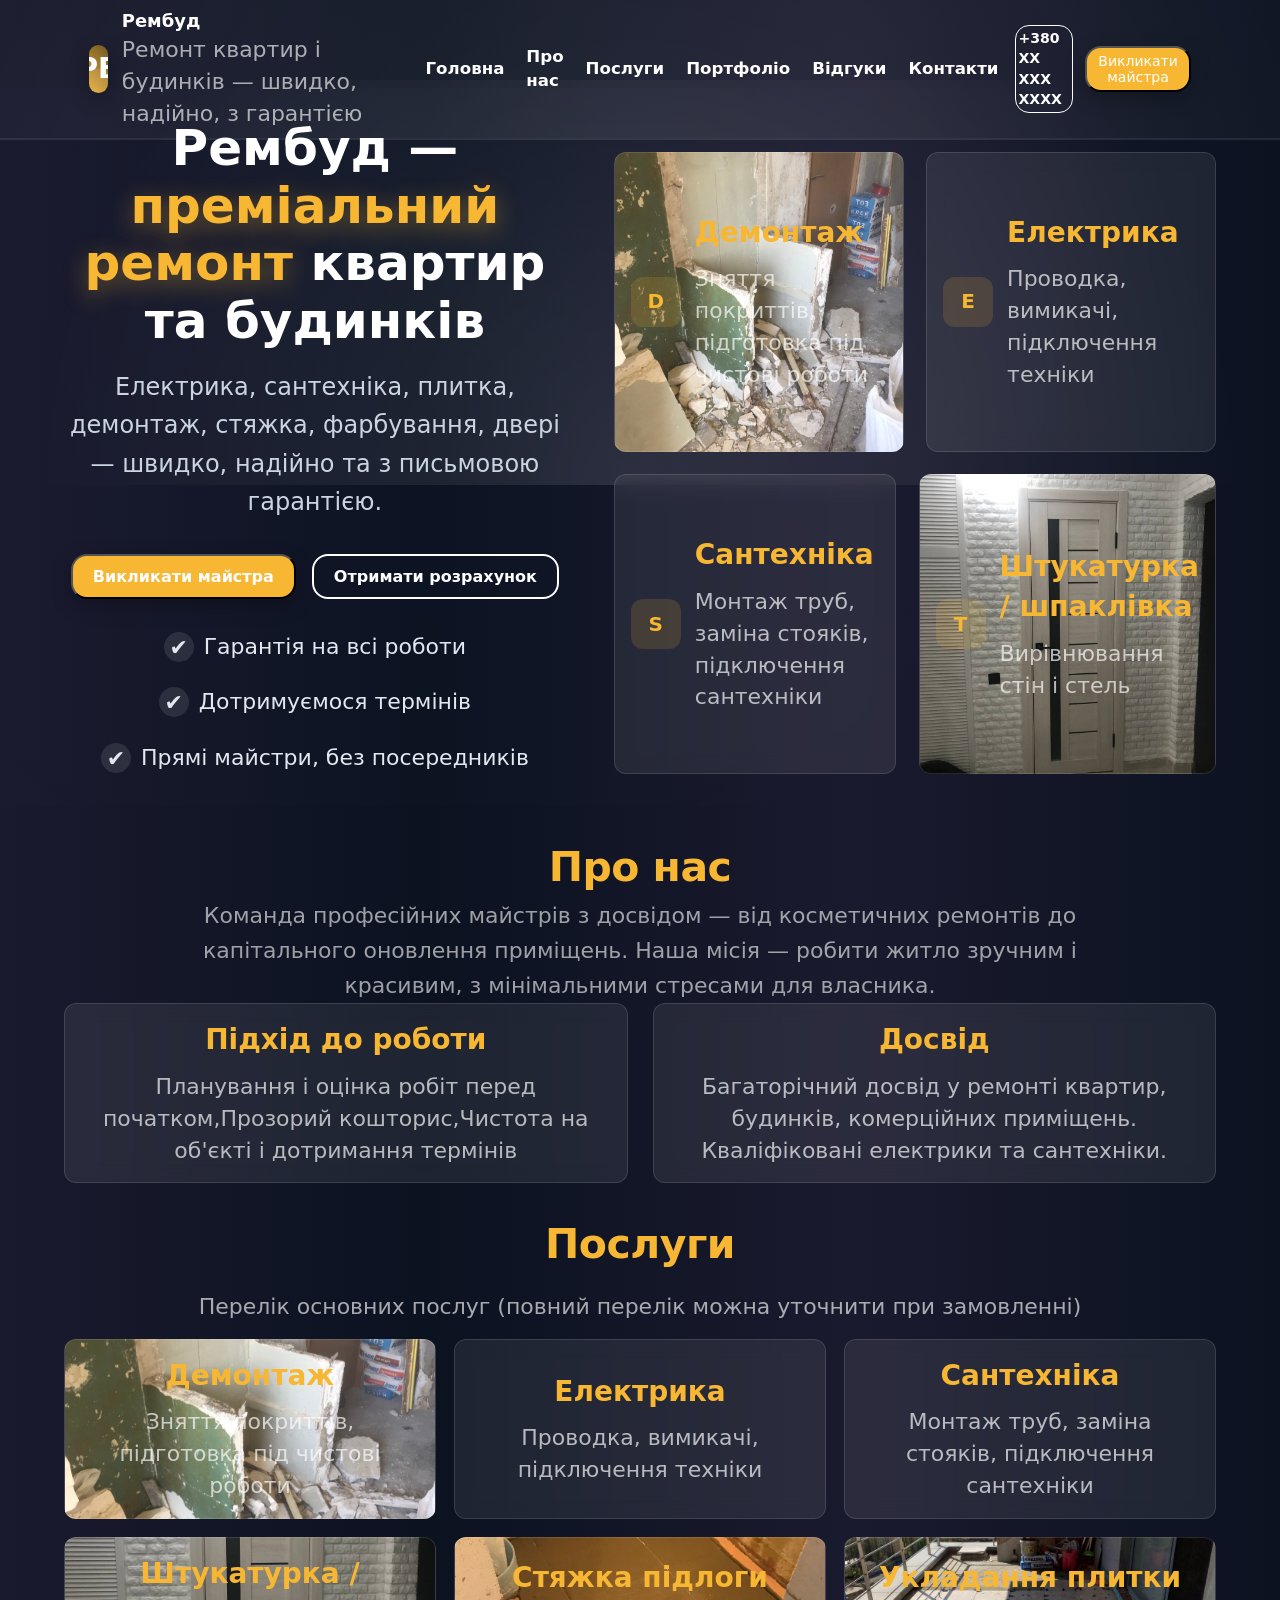
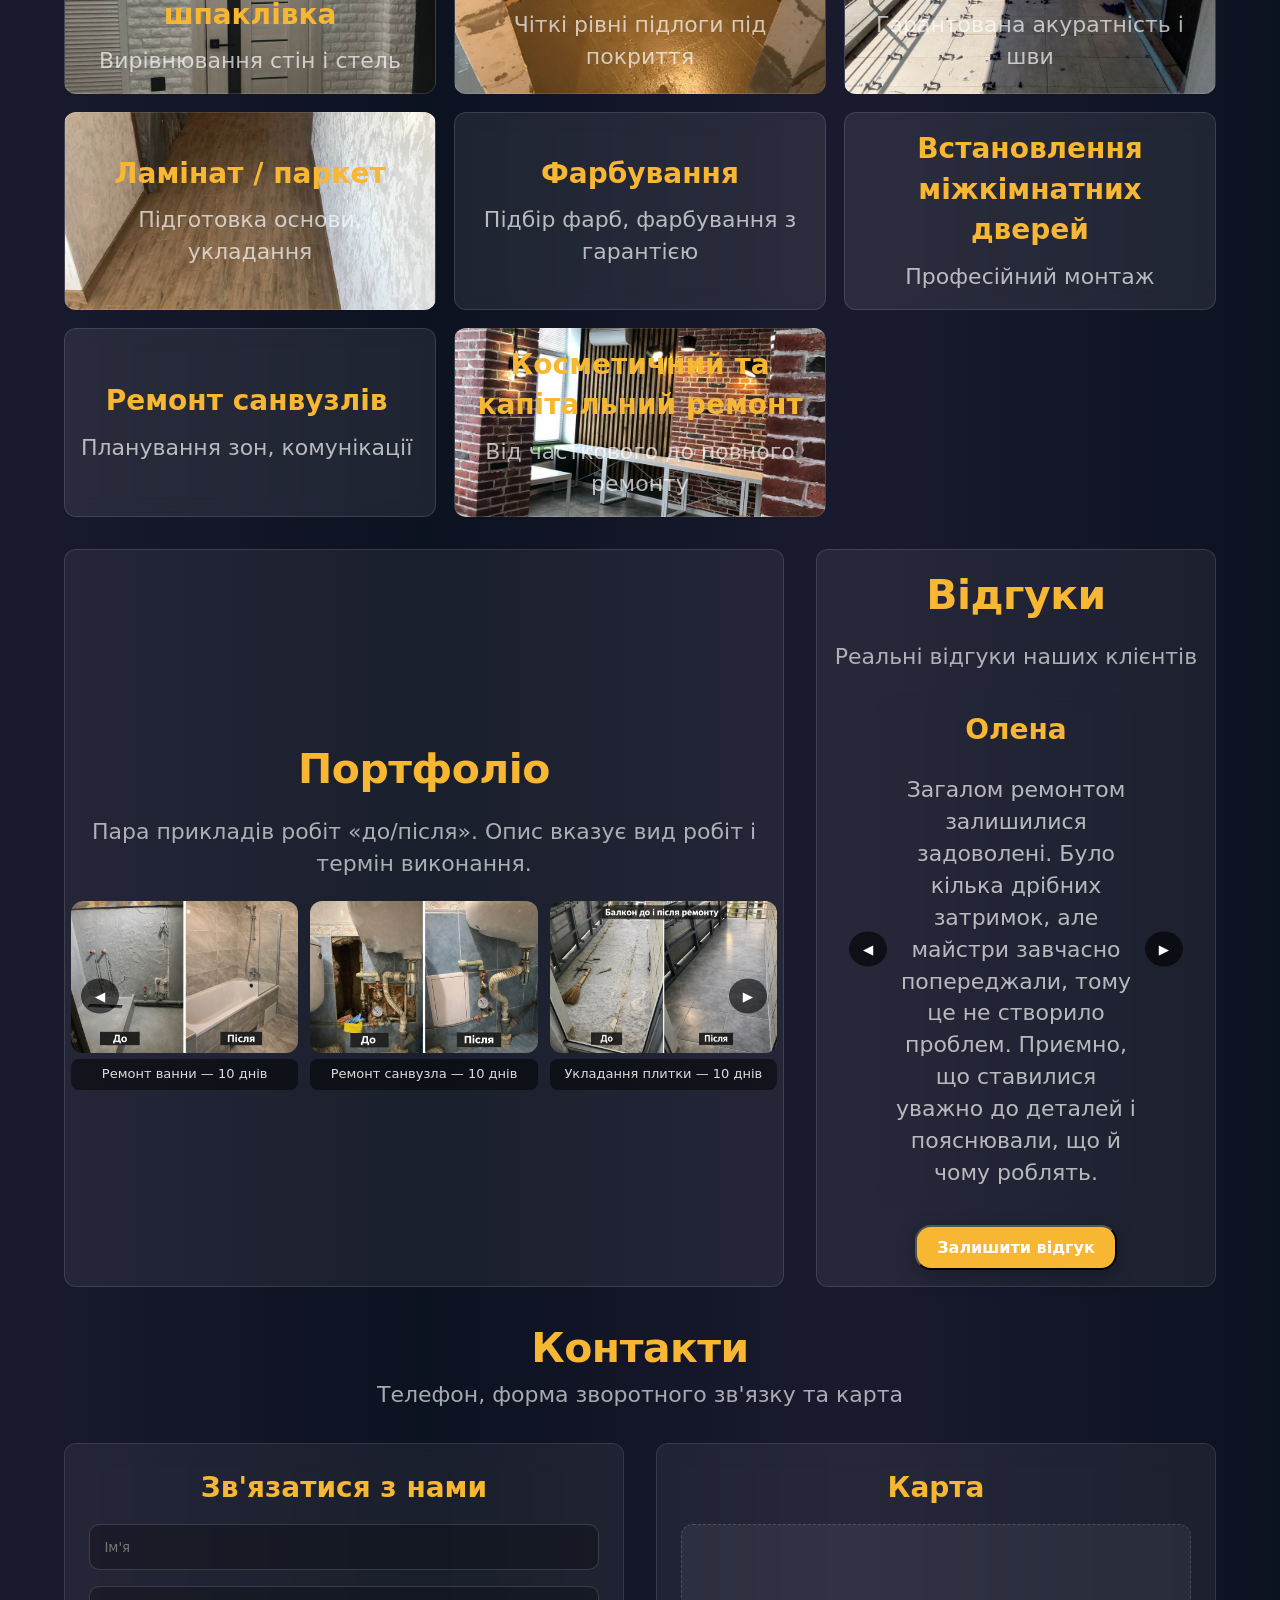
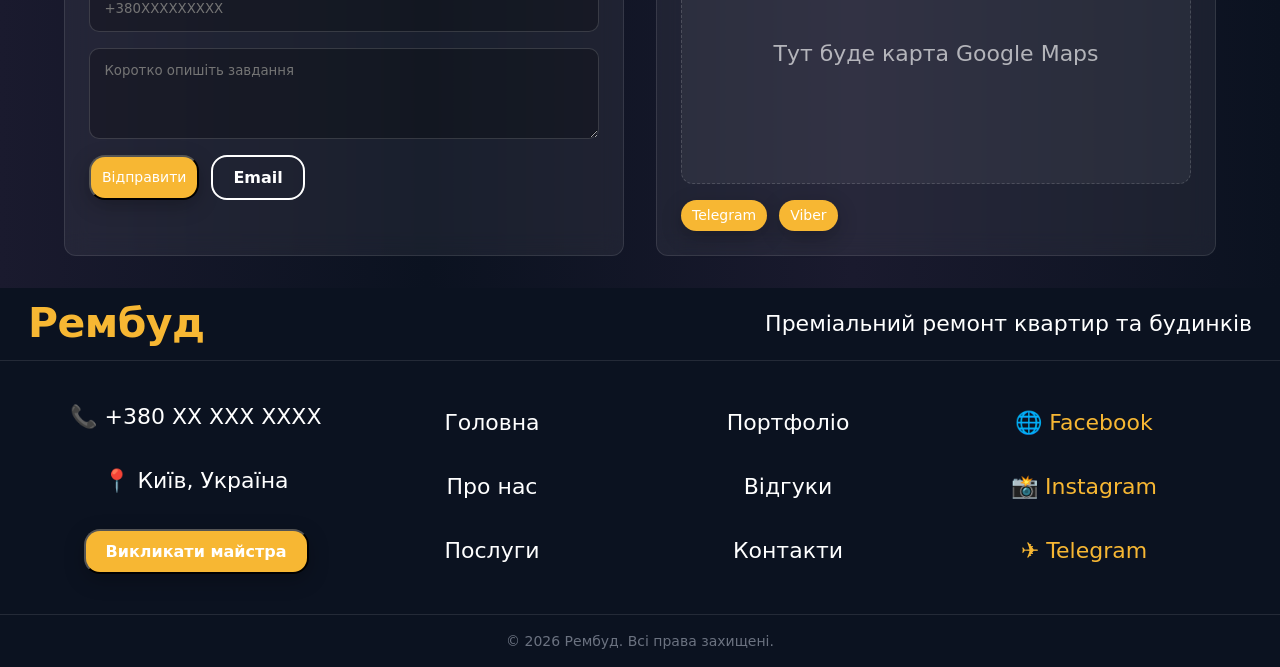
==== commit 4ff42841: "refactoring" ====
--- a/index.html
+++ b/index.html
@@ -134,7 +134,7 @@
                         <button class="small-btn" id="nextReview">▶</button>
                     </div>
                 </div>
-                <button class="btn" onclick="openModal('feedbackModal')">
+                <button class="btn big" onclick="openModal('feedbackModal')">
                     Залишити відгук
                 </button>
             </div>
--- a/styles/style.css
+++ b/styles/style.css
@@ -22,9 +22,9 @@
     --space-5: clamp(28px, 4vw, 48px);
     --h2: clamp(28px, 3.2vw, 42px);
     --h3: clamp(20px, 2.4vw, 28px);
-    --h4: clamp(18px, 2.1vw, 24px);
-    --text-base: clamp(14px, 1.2vw, 16px);
-    --text-small: clamp(12px, 1.05vw, 14px);
+    --h4: clamp(20px, 2.4vw, 28px);
+    --text-base: clamp(19px, 1.8vw, 22px);
+    --text-small: clamp( 17px, 1.6vw, 20px);
     --header-h: 64px;
 }
 * {
@@ -157,6 +157,10 @@
     transition: transform .3s ease, background .3s ease;
     background: rgba(255, 255, 255, .08);
     border-color: rgba(255, 255, 255, .12);
+    background-size: cover;
+  background-position: center;
+  background-repeat: no-repeat;
+
 }
 .hs-item:hover {
     transform: translateY(-4px);
@@ -167,7 +171,7 @@
 }
 .slogan {
     opacity: .8;
-    font-size: var(--text-small);
+    font-size: var(--text-base);
     color: rgba(255, 255, 255, .8);
 }
 .hs-ico {
@@ -542,7 +546,7 @@
     animation: fadeContent 1s ease-out both;
 }
 .hero-title {
-    font-size: clamp(28px, 4.2vw, 44px);
+    font-size: clamp(30px, 4.5vw, 50px);
     line-height: 1.15;
     font-weight: 800;
     margin-bottom: 18px;
@@ -552,7 +556,7 @@
     text-shadow: 0 6px 25px rgba(247, 183, 51, .4);
 }
 .hero-subtitle {
-    font-size: clamp(15px, 1.8vw, 19px);
+    font-size: clamp(18px, 2.5vw, 24px);
     color: #cbd5e1;
     margin: 0 auto var(--space-4);
     max-width: 62ch;
@@ -582,7 +586,7 @@
     place-items: center;
 }
 #hero-services {
-    flex: 1.4;
+    flex: 1.2;
     gap: 1.4rem;
     flex-wrap: wrap;
     justify-content: center;
@@ -601,7 +605,7 @@
     width: min(100% - (var(--gutter) * 2), var(--container));
     margin-inline: auto;
     display: grid;
-    grid-template-columns: repeat(auto-fit, minmax(min(100%, 280px), 1fr));
+    grid-template-columns: repeat(auto-fit, minmax(min(100%, 350px), 1fr));
     gap: var(--space-2);
     color: var(--white);
 }
@@ -641,6 +645,7 @@
 }
 #reviews {
     flex: 1 1 320px;
+    padding: 1rem;
     min-width: 0;
 }
 .slider {
@@ -674,6 +679,9 @@
 }
 .review-card {
     padding: 1rem;
+    border-color: transparent;
+    pointer-events: none;
+    background:unset;
 }
 .slider-controls {
     position: absolute;
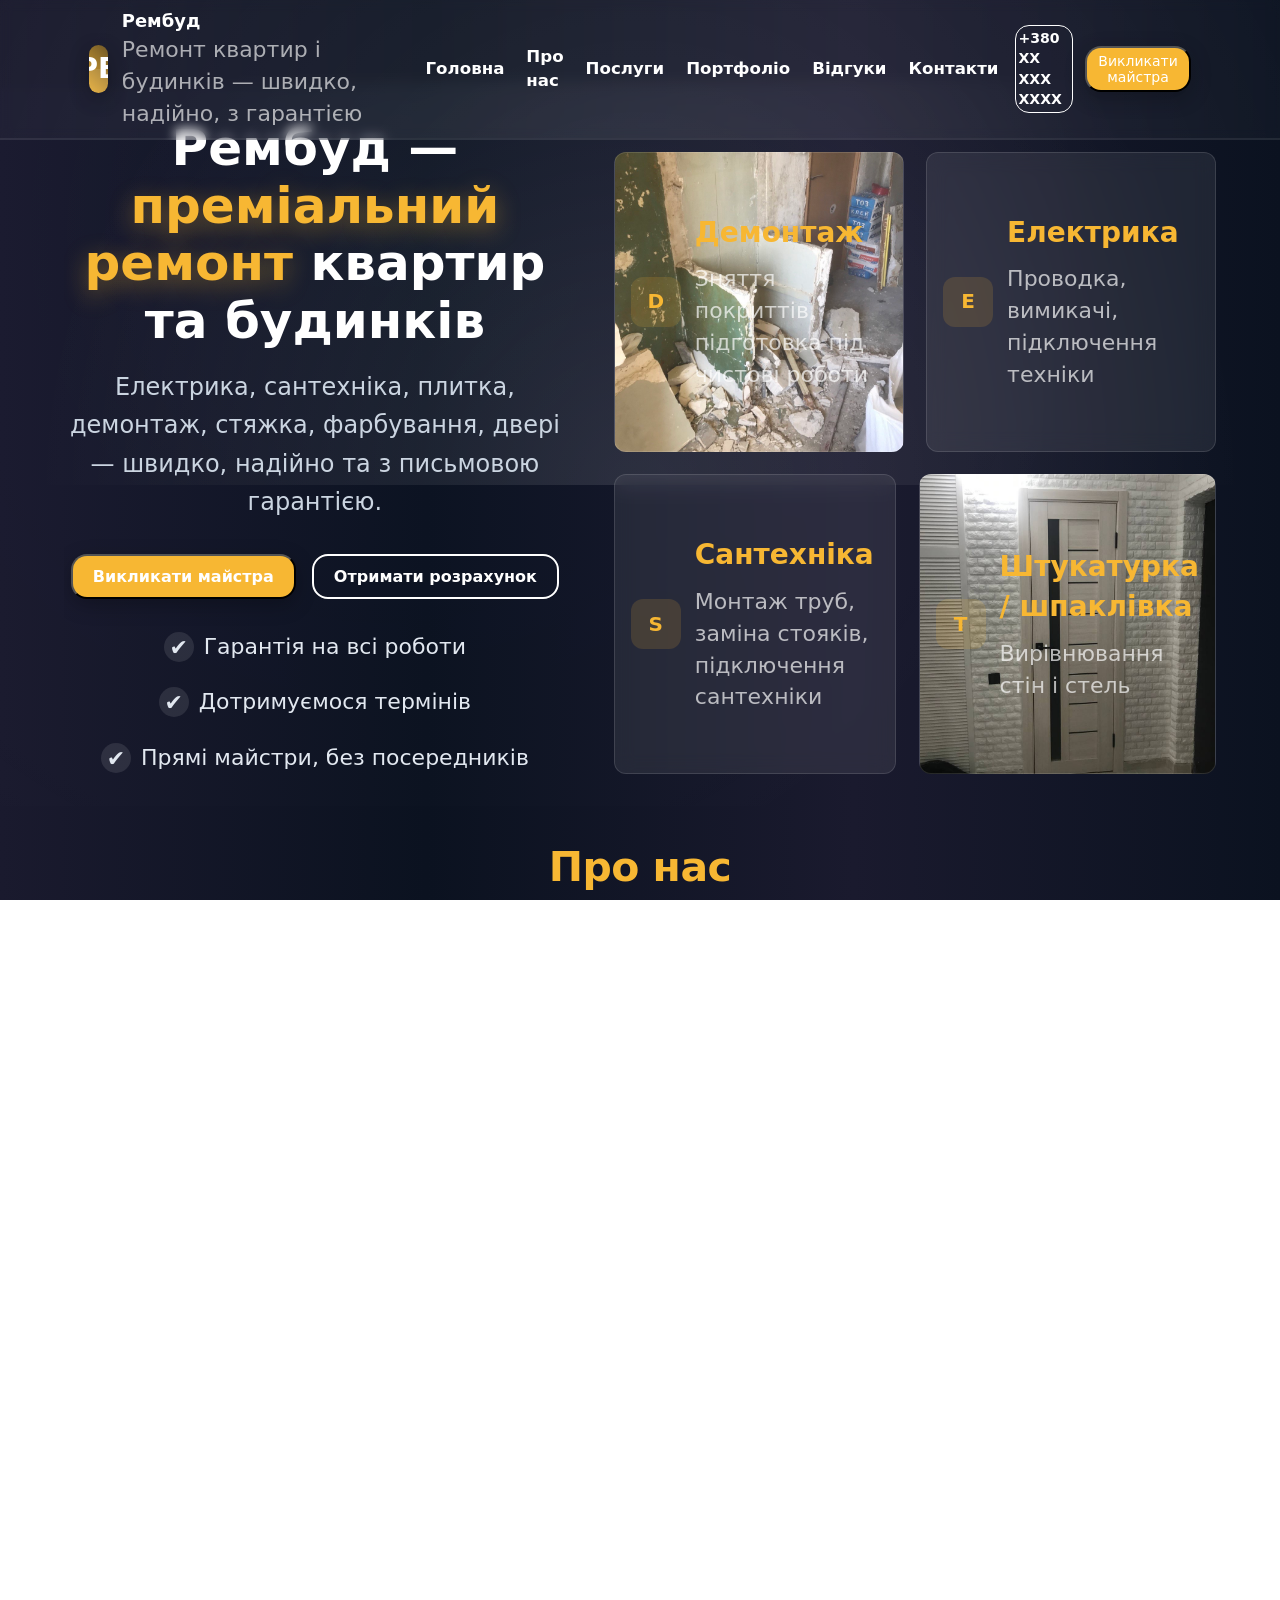
==== commit 2f250f50: "refactoring" ====
--- a/index.html
+++ b/index.html
@@ -28,7 +28,6 @@
 </head>
 
 <body>
-    <div id="overlay"></div>
     <header class="header flex flex-center">
         <div class="header-nav flex flex-between flex-center">
             <div class="brand flex flex-center fadeInLeft">
@@ -53,6 +52,8 @@
             </nav>
         </div>
     </header>
+    <div id="overlay"></div>
+
     <main id="home" class="flex flex-col flex-center">
         <section class="hero flex flex-center">
             <div class="hero-bg"></div>
@@ -173,40 +174,40 @@
                 </div>
             </div>
         </section>
+        <footer class="footer flex flex-col">
+            <div class="footer-top flex flex-between">
+                <h2>Рембуд</h2>
+                <p class="text-white">Преміальний ремонт квартир та будинків</p>
+            </div>
+            <div class="footer-content flex flex-around">
+                <div class="footer-column flex flex-center">
+                    <a href="tel:+380XXXXXXXXX" class="text-white transition">
+                        📞 +380 ХХ ХХХ ХХХХ</a>
+                    <p class="text-white">📍 Київ, Україна</p>
+                    <button class="btn big">Викликати майстра</button>
+                </div>
+
+                <nav class="footer-column flex flex-center">
+                    <a href="#home" class="text-white transition">Головна</a>
+                    <a href="#about" class="text-white transition">Про нас</a>
+                    <a href="#services" class="text-white transition">Послуги</a>
+                </nav>
+
+                <nav class="footer-column flex flex-center">
+                    <a href="#portfolio" class="text-white transition">Портфоліо</a>
+                    <a href="#reviews" class="text-white transition">Відгуки</a>
+                    <a href="#contacts" class="text-white transition">Контакти</a>
+                </nav>
+
+                <div class="footer-column flex flex-center">
+                    <a href="#" class="social-link transition">🌐 Facebook</a>
+                    <a href="#" class="social-link transition">📸 Instagram</a>
+                    <a href="#" class="social-link transition">✈️ Telegram</a>
+                </div>
+            </div>
+            <div class="footer-bottom">© 2026 Рембуд. Всі права захищені.</div>
+        </footer>
     </main>
-    <footer class="footer flex flex-col">
-        <div class="footer-top flex flex-between">
-            <h2>Рембуд</h2>
-            <p class="text-white">Преміальний ремонт квартир та будинків</p>
-        </div>
-        <div class="footer-content flex flex-around">
-            <div class="footer-column flex flex-center">
-                <a href="tel:+380XXXXXXXXX" class="text-white transition">
-                    📞 +380 ХХ ХХХ ХХХХ</a>
-                <p class="text-white">📍 Київ, Україна</p>
-                <button class="btn big">Викликати майстра</button>
-            </div>
-
-            <nav class="footer-column flex flex-center">
-                <a href="#home" class="text-white transition">Головна</a>
-                <a href="#about" class="text-white transition">Про нас</a>
-                <a href="#services" class="text-white transition">Послуги</a>
-            </nav>
-
-            <nav class="footer-column flex flex-center">
-                <a href="#portfolio" class="text-white transition">Портфоліо</a>
-                <a href="#reviews" class="text-white transition">Відгуки</a>
-                <a href="#contacts" class="text-white transition">Контакти</a>
-            </nav>
-
-            <div class="footer-column flex flex-center">
-                <a href="#" class="social-link transition">🌐 Facebook</a>
-                <a href="#" class="social-link transition">📸 Instagram</a>
-                <a href="#" class="social-link transition">✈️ Telegram</a>
-            </div>
-        </div>
-        <div class="footer-bottom">© 2026 Рембуд. Всі права захищені.</div>
-    </footer>
     <div id="modalBackdrop" class="modal-backdrop flex flex-center" role="dialog" aria-modal="true" aria-hidden="true"
         onclick="closeAllModals(event)">
         <div class="modal" id="orderModal" role="document" aria-labelledby="orderTitle">
--- a/styles/style.css
+++ b/styles/style.css
@@ -24,28 +24,36 @@
     --h3: clamp(20px, 2.4vw, 28px);
     --h4: clamp(20px, 2.4vw, 28px);
     --text-base: clamp(19px, 1.8vw, 22px);
-    --text-small: clamp( 17px, 1.6vw, 20px);
+    --text-small: clamp(17px, 1.6vw, 20px);
     --header-h: 64px;
 }
+
 * {
     margin: 0;
     padding: 0;
     box-sizing: border-box;
     font-family: Inter, system-ui, -apple-system, "Segoe UI", Roboto, "Helvetica Neue", Arial, sans-serif;
 }
+
 html,
 body {
+    position: relative;
+    max-width: 100%;
+    overflow-x: hidden;
     height: 100%;
 }
+
 a {
     color: var(--accent);
     text-decoration: none;
 }
+
 img {
     max-width: 100%;
     height: auto;
     display: block;
 }
+
 body {
     background: var(--bg-anim);
     color: var(--dark);
@@ -56,6 +64,7 @@
     -moz-osx-font-smoothing: grayscale;
     font-size: var(--text-base);
 }
+
 body:before {
     content: "";
     position: absolute;
@@ -66,41 +75,52 @@
     background: radial-gradient(circle at 50% 100%, rgba(255, 255, 255, .1), transparent 80%);
     animation: wave 10s linear infinite;
 }
+
 /* ===== Container (добавлено для резины) ===== */
 .container {
     width: min(100% - (var(--gutter) * 2), var(--container));
     margin-inline: auto;
 }
+
 /* utils */
 .flex {
     display: flex;
 }
+
 .flex-col {
     flex-direction: column;
 }
+
 .flex-center,
 .flex-between,
 .flex-around {
     align-items: center;
 }
+
 .flex-center {
     justify-content: center;
 }
+
 .flex-between {
     justify-content: space-between;
 }
+
 .flex-around {
     justify-content: space-around;
 }
+
 .rounded {
     border-radius: 14px;
 }
+
 .text-white {
     color: var(--white);
 }
+
 .transition {
     transition: .3s ease;
 }
+
 /* typography */
 h2 {
     font-size: var(--h2);
@@ -108,21 +128,26 @@
     color: var(--accent);
     letter-spacing: -.5px;
 }
+
 h3,
 h4 {
     font-weight: 600;
     color: var(--accent);
     margin-bottom: 10px;
 }
+
 h3 {
     font-size: var(--h3);
 }
+
 h4 {
     font-size: var(--h4);
 }
+
 #home>section:not(:last-child) {
     margin-bottom: var(--space-4);
 }
+
 /* shared “glass card” */
 .section-card,
 .review-card,
@@ -133,13 +158,16 @@
     border: 1px solid var(--glass-bd);
     border-radius: var(--radius);
 }
+
 .contact-card,
 .hs-item {
     backdrop-filter: blur(10px);
 }
+
 .contact-card {
     backdrop-filter: blur(12px);
 }
+
 /* hero services item */
 .hs-item {
     display: flex;
@@ -158,22 +186,26 @@
     background: rgba(255, 255, 255, .08);
     border-color: rgba(255, 255, 255, .12);
     background-size: cover;
-  background-position: center;
-  background-repeat: no-repeat;
-
-}
+    background-position: center;
+    background-repeat: no-repeat;
+
+}
+
 .hs-item:hover {
     transform: translateY(-4px);
     background: rgba(255, 255, 255, .12);
 }
+
 .hs-item :is(p, li) {
     color: rgba(255, 255, 255, .85);
 }
+
 .slogan {
     opacity: .8;
     font-size: var(--text-base);
     color: rgba(255, 255, 255, .8);
 }
+
 .hs-ico {
     width: clamp(42px, 4vw, 50px);
     height: clamp(42px, 4vw, 50px);
@@ -186,6 +218,7 @@
     font-weight: 700;
     font-size: clamp(18px, 1.6vw, 20px);
 }
+
 /* buttons */
 .btn,
 .ghost {
@@ -196,25 +229,30 @@
     animation: fadeInRight 1s ease forwards;
     transition: transform .3s ease, background .3s ease, color .3s ease, border-color .3s ease;
 }
+
 .btn {
     border-radius: 16px;
     background: var(--btn-color);
     color: var(--white);
     box-shadow: 0 6px 20px rgba(0, 0, 0, .25);
 }
+
 .btn:hover {
     background: var(--btn-hover);
     transform: scale(1.08) translateY(-2px);
 }
+
 .ghost {
     border: 1px solid var(--white);
     color: var(--white);
     background: transparent;
 }
+
 .ghost:hover {
     background: var(--light-bg);
     transform: scale(1.05);
 }
+
 .btn.big,
 .ghost.big {
     padding: clamp(10px, 1.4vw, 11px) clamp(16px, 2vw, 20px);
@@ -222,78 +260,96 @@
     font-weight: 700;
     border-radius: 16px;
 }
+
 .ghost.big {
     border-width: 2px;
 }
+
 /* animations */
 @keyframes fadeUp {
     from {
         opacity: 0;
         transform: translateY(22px);
     }
+
     to {
         opacity: 1;
         transform: translateY(0);
     }
 }
+
 @keyframes gradientShift {
+
     0%,
     100% {
         background-position: 0% 50%;
     }
+
     50% {
         background-position: 100% 50%;
     }
 }
+
 @keyframes wave {
+
     0%,
     100% {
         transform: rotate(0) translateX(0);
     }
+
     50% {
         transform: rotate(20deg) translateX(30px);
     }
 }
+
 @keyframes fadeInLeft {
     from {
         opacity: 0;
         transform: translateX(-20px);
     }
+
     to {
         opacity: 1;
         transform: translateX(0);
     }
 }
+
 @keyframes fadeInTop {
     from {
         opacity: 0;
         transform: translateY(-20px);
     }
+
     to {
         opacity: 1;
         transform: translateY(0);
     }
 }
+
 @keyframes fadeInRight {
     from {
         opacity: 0;
         transform: translateX(20px);
     }
+
     to {
         opacity: 1;
         transform: translateY(0);
     }
 }
+
 @keyframes fadeContent {
     from {
         opacity: 0;
         transform: translateY(18px);
     }
+
     to {
         opacity: 1;
         transform: translateY(0);
     }
 }
+
 /* overlay + header */
 #overlay {
     position: fixed;
@@ -305,6 +361,7 @@
     z-index: 40;
     pointer-events: none;
 }
+
 .header {
     position: fixed;
     top: 0;
@@ -316,7 +373,10 @@
     border-bottom: 2px solid rgba(255, 255, 255, .1);
     background-size: 800% 800%;
     animation: gradientShift 10s ease infinite;
-}
+    backdrop-filter: blur(6px);
+
+}
+
 .header:before {
     content: "";
     position: absolute;
@@ -328,17 +388,21 @@
     background: radial-gradient(circle at 50% 50%, rgba(255, 255, 255, .1), transparent 70%);
     animation: wave 10s linear infinite;
 }
+
 .header-nav {
     width: min(100%, var(--container));
     margin-inline: auto;
 }
+
 .brand {
     gap: 14px;
     animation: fadeInLeft 1s ease forwards;
 }
+
 .brand h1 {
     font-size: clamp(1rem, 1.4vw, 1.2rem);
 }
+
 .logo {
     width: 3rem;
     height: 3rem;
@@ -355,6 +419,7 @@
     animation: logoGradient 6s ease infinite;
     transition: transform .4s ease, background-position .5s ease;
 }
+
 .logo:before {
     content: "";
     position: absolute;
@@ -367,33 +432,42 @@
     border-radius: 40%;
     animation: logoWave 4s linear infinite;
 }
+
 .logo:hover {
     transform: scale(1.15) rotate(10deg);
 }
+
 @keyframes logoGradient {
+
     0%,
     100% {
         background-position: 0% 50%;
     }
+
     50% {
         background-position: 100% 50%;
     }
 }
+
 @keyframes logoWave {
+
     0%,
     100% {
         transform: rotate(0) translateX(0);
     }
+
     50% {
         transform: rotate(20deg) translateX(20px);
     }
 }
+
 .navlinks {
     display: flex;
     align-items: center;
     gap: clamp(8px, 1.2vw, 12px);
     animation: fadeInTop 1s ease forwards;
 }
+
 .navlinks a,
 .mobile-nav a {
     font-weight: 600;
@@ -403,10 +477,12 @@
     font-size: clamp(.85rem, 1.1vw, .95rem);
     transition: transform .3s ease, color .3s ease;
 }
+
 .navlinks a:not(.ghost) {
     font-size: clamp(1rem, 1.3vw, 1.1rem);
     padding: 2px 5px;
 }
+
 .navlinks a:not(.ghost):after {
     content: "";
     position: absolute;
@@ -417,18 +493,22 @@
     background: var(--btn-color);
     transition: width .3s;
 }
+
 .navlinks a:not(.ghost):hover,
 .mobile-nav a:not(.ghost):hover {
     transform: translateY(-5px) scale(1.1);
 }
+
 .navlinks a:hover:after {
     width: 100%;
 }
+
 /* burger + mobile nav */
 .burger-checkbox {
     position: absolute;
     visibility: hidden;
 }
+
 .burger {
     width: 40px;
     height: 26px;
@@ -436,6 +516,7 @@
     cursor: pointer;
     position: relative;
 }
+
 .burger:before,
 .burger:after {
     content: "";
@@ -447,25 +528,31 @@
     background: #fff;
     transition: .4s;
 }
+
 .burger:before {
     top: 0;
     box-shadow: 0 11px 0 #fff;
 }
+
 .burger:after {
     bottom: 0;
 }
+
 .burger-checkbox:checked+.burger:before {
     top: 11px;
     transform: rotate(45deg);
     box-shadow: none;
 }
+
 .burger-checkbox:checked+.burger:after {
     bottom: 11px;
     transform: rotate(-45deg);
 }
+
 .burger-checkbox:checked~.mobile-nav {
     left: 0;
 }
+
 .mobile-nav {
     position: fixed;
     bottom: 0;
@@ -478,6 +565,7 @@
     justify-content: space-around;
     transition: left .5s;
 }
+
 .mobile-nav:before {
     content: "";
     position: absolute;
@@ -491,25 +579,32 @@
         radial-gradient(circle at 70% 70%, rgba(247, 183, 51, .1), transparent 50%);
     animation: mobileNavWave 20s linear infinite;
 }
+
 .mobile-nav a {
     font-size: clamp(18px, 4.5vw, 24px);
     margin: 12px 0;
 }
+
 @keyframes mobileNavGradient {
+
     0%,
     100% {
         background-position: 0% 50%;
     }
+
     25% {
         background-position: 50% 100%;
     }
+
     50% {
         background-position: 100% 50%;
     }
+
     75% {
         background-position: 50% 0%;
     }
 }
+
 /* hero */
 .hero {
     position: relative;
@@ -517,44 +612,53 @@
     overflow: hidden;
     padding: var(--space-4) 0;
 }
+
 .hero-bg,
 .hero-overlay {
     position: absolute;
     inset: 0;
 }
+
 .hero-bg {
     background-size: 800% 800%;
     animation: gradientShift 10s ease infinite;
     z-index: 0;
 }
+
 .hero-overlay {
     background: radial-gradient(circle at 30% 20%, rgba(255, 255, 255, .08), transparent 70%);
     mix-blend-mode: overlay;
     z-index: 1;
 }
+
 .hero-main {
     width: min(100% - (var(--gutter) * 2), var(--container));
     margin-inline: auto;
     gap: var(--space-5);
     z-index: 4;
 }
+
 .hero-content {
     flex: 1;
     width: 100%;
+    overflow-x: hidden;
     text-align: center;
     color: var(--white);
     animation: fadeContent 1s ease-out both;
 }
+
 .hero-title {
     font-size: clamp(30px, 4.5vw, 50px);
     line-height: 1.15;
     font-weight: 800;
     margin-bottom: 18px;
 }
+
 .hero-title span {
     color: var(--accent);
     text-shadow: 0 6px 25px rgba(247, 183, 51, .4);
 }
+
 .hero-subtitle {
     font-size: clamp(18px, 2.5vw, 24px);
     color: #cbd5e1;
@@ -562,21 +666,25 @@
     max-width: 62ch;
     line-height: 1.6;
 }
+
 .hero-actions {
     gap: 16px;
     margin-bottom: var(--space-4);
     flex-wrap: wrap;
 }
+
 .hero-features {
     gap: 24px;
     flex-wrap: wrap;
 }
+
 .hf {
     display: flex;
     align-items: center;
     gap: 10px;
     color: #e2e8f0;
 }
+
 .hf .icon {
     width: 30px;
     height: 30px;
@@ -585,6 +693,7 @@
     display: grid;
     place-items: center;
 }
+
 #hero-services {
     flex: 1.2;
     gap: 1.4rem;
@@ -592,15 +701,18 @@
     justify-content: center;
     margin-top: var(--space-4);
 }
+
 /* services/about */
 #services,
 #about {
     width: 100%;
     text-align: center;
 }
+
 #services {
     gap: 1rem;
 }
+
 #services-list {
     width: min(100% - (var(--gutter) * 2), var(--container));
     margin-inline: auto;
@@ -609,9 +721,11 @@
     gap: var(--space-2);
     color: var(--white);
 }
+
 #about {
     color: var(--white);
 }
+
 .about-text {
     max-width: 75ch;
     margin: 0 auto;
@@ -619,6 +733,7 @@
     color: rgba(255, 255, 255, .75);
     padding-inline: var(--gutter);
 }
+
 #about-grid {
     width: min(100% - (var(--gutter) * 2), var(--container));
     margin-inline: auto;
@@ -626,6 +741,7 @@
     flex-wrap: wrap;
     justify-content: center;
 }
+
 /* portfolio/reviews */
 .portfolio-reviews {
     width: min(100% - (var(--gutter) * 2), var(--container));
@@ -633,39 +749,47 @@
     padding: 0;
     gap: var(--space-4);
 }
+
 .section-card {
     text-align: center;
     color: rgba(255, 255, 255, .85);
     gap: 1rem;
 }
+
 /* вместо 65%/35% — резиновая пропорция через flex-basis */
 #portfolio {
     flex: 1 1 640px;
     min-width: 0;
 }
+
 #reviews {
     flex: 1 1 320px;
     padding: 1rem;
     min-width: 0;
 }
+
 .slider {
     position: relative;
     width: 100%;
     overflow: hidden;
     border-radius: var(--radius);
 }
+
 .slides {
     display: flex;
     transition: transform .5s ease;
 }
+
 .slide {
     flex: 0 0 calc(100% / 3);
     padding: 6px;
 }
+
 .slide img {
     border-radius: 12px;
     object-fit: cover;
 }
+
 .slide figcaption {
     margin-top: 6px;
     padding: 6px;
@@ -673,16 +797,19 @@
     border-radius: 8px;
     background: rgba(0, 0, 0, .5);
 }
+
 .review {
     flex: 0 0 100%;
     padding: 1% clamp(16px, 6vw, 12%);
 }
+
 .review-card {
     padding: 1rem;
     border-color: transparent;
     pointer-events: none;
-    background:unset;
-}
+    background: unset;
+}
+
 .slider-controls {
     position: absolute;
     inset: 50% 0 auto;
@@ -692,6 +819,7 @@
     padding: 0 1rem;
     pointer-events: none;
 }
+
 .small-btn {
     pointer-events: all;
     border: none;
@@ -701,26 +829,31 @@
     background: rgba(0, 0, 0, .6);
     color: var(--white);
 }
+
 /* contacts */
 #contacts {
     width: 100%;
     text-align: center;
     padding-bottom: var(--space-4);
 }
+
 .contacts-content {
     width: min(100% - (var(--gutter) * 2), var(--container));
     margin: var(--space-4) auto 0;
     gap: var(--space-4);
     align-items: stretch;
 }
+
 .contact-card {
     flex: 1;
     padding: clamp(16px, 2.2vw, 24px);
     border-color: rgba(255, 255, 255, .1);
 }
+
 .contact-card h3 {
     margin-bottom: 1rem;
 }
+
 .contact-card :is(input, textarea),
 .modal :is(input, textarea, select) {
     width: 100%;
@@ -731,26 +864,31 @@
     background: rgba(0, 0, 0, .3);
     transition: var(--transition);
 }
+
 .contact-card :is(input, textarea) {
     padding: .9rem;
     margin-bottom: 1rem;
     border-color: rgba(255, 255, 255, .15);
     background: rgba(0, 0, 0, .25);
 }
+
 .contact-card :is(input, textarea):focus,
 .modal :is(input, textarea, select):focus {
     border-color: var(--accent);
 }
+
 .contact-actions {
     gap: .75rem;
     flex-wrap: wrap;
 }
+
 .contact-link {
     padding: 10px 16px;
     border-radius: 10px;
     border: 1px solid rgba(255, 255, 255, .2);
     color: var(--white);
 }
+
 .map-placeholder {
     height: clamp(180px, 28vw, 260px);
     margin: 1rem 0;
@@ -758,6 +896,7 @@
     border: 1px dashed rgba(255, 255, 255, .15);
     background: rgba(255, 255, 255, .05);
 }
+
 /* footer */
 .footer {
     width: 100%;
@@ -765,32 +904,39 @@
     padding-bottom: 1rem;
     gap: 1rem !important;
 }
+
 .footer-top {
     width: 100%;
     padding: .4rem var(--gutter);
     border-bottom: 1px solid var(--light-bg);
 }
+
 .footer-content {
     width: min(100% - (var(--gutter) * 2), var(--container));
     margin: 1.5rem auto;
     flex-wrap: wrap;
     gap: var(--space-4);
 }
+
 .footer-content>div {
     flex: 1;
 }
+
 .footer-column {
     flex: 1;
     display: flex;
     flex-direction: column;
     gap: 2rem;
 }
+
 .footer-column a:hover {
     color: var(--accent);
 }
+
 .social-link {
     color: var(--accent);
 }
+
 .footer-bottom {
     width: 100%;
     text-align: center;
@@ -799,6 +945,7 @@
     color: var(--muted);
     font-size: 14px;
 }
+
 /* modals */
 .modal-backdrop {
     position: fixed;
@@ -811,10 +958,12 @@
     visibility: hidden;
     transition: .3s ease;
 }
+
 .modal-backdrop.active {
     opacity: 1;
     visibility: visible;
 }
+
 .modal {
     width: 100%;
     max-width: min(420px, 100%);
@@ -823,31 +972,38 @@
     display: none;
     box-shadow: 0 10px 30px rgba(0, 0, 0, .4);
 }
+
 .modal.active {
     display: block;
 }
+
 .modal h3 {
     margin-bottom: 12px;
 }
+
 .modal label {
     font-size: .85rem;
     color: rgba(255, 255, 255, .7);
     margin-top: 10px;
 }
+
 .modal :is(input, textarea, select) {
     margin-top: 6px;
     padding: 10px 12px;
     transition: .2s;
 }
+
 .modal-actions {
     gap: 8px;
     margin-top: 12px;
     flex-wrap: wrap;
 }
+
 .modal .slogan {
     margin-top: 10px;
     opacity: .8;
 }
+
 /* =========================================================
    MEDIA QUERIES (планшеты/телефоны)
    ========================================================= */
@@ -856,104 +1012,144 @@
     :root {
         --container: 1040px;
     }
+
     .slide {
         flex: 0 0 calc(100% / 2);
     }
 }
+
 /* <= 992px (планшеты горизонтально / small laptop) */
 @media (max-width: 992px) {
     :root {
         --container: 920px;
     }
+
     .portfolio-reviews {
         flex-direction: column;
     }
+
     #portfolio,
     #reviews {
         width: 100%;
         flex-basis: auto;
     }
+
     .hero-main {
         gap: var(--space-4);
     }
+
     .hero-features {
         justify-content: center;
     }
+
     .slide {
         flex: 0 0 100%;
     }
+
     /* показываем бургер, прячем десктопные ссылки */
     .burger {
         visibility: visible;
     }
+
     .navlinks {
         display: none;
     }
 }
+
 /* <= 768px (планшеты вертикально / большие телефоны) */
 @media (max-width: 768px) {
     body {
         padding-top: calc(var(--header-h) + var(--space-2));
     }
+
     .contacts-content {
         flex-direction: column;
     }
+
     .footer-content {
         flex-direction: column;
     }
+
     .footer-top {
         text-align: center;
     }
+
     .hero-actions {
         justify-content: center;
     }
+
     .slogan {
         font-size: clamp(13px, 3.2vw, 16px);
         width: 100%;
         text-align: center;
         margin: 0 auto;
     }
+
     /* мобильное меню на всю ширину */
     .mobile-nav {
         width: 100%;
         max-width: none;
     }
 }
+
 /* <= 480px (телефоны) */
 @media (max-width: 480px) {
     :root {
         --header-h: 60px;
     }
+
     .hero-main {
         flex-direction: column;
         gap: var(--space-3);
-    }
+        width: 90%;
+    }
+
     .logo {
         width: 2.6rem;
         height: 2.6rem;
         font-size: 24px;
     }
+
     .hero-title {
         font-size: clamp(24px, 7vw, 34px);
     }
+
+    .header {
+        width: stretch;
+    }
+
+    .burger {
+        width: 1.6rem;
+        height: 1.6rem;
+    }
+
+    .slogan-desktop {
+        text-align: left;
+    }
+
     .hero-subtitle {
         font-size: clamp(14px, 4vw, 16px);
     }
+
     .footer-top {
         flex-direction: column;
     }
+
     .btn.big,
     .ghost.big {
         width: 100%;
         justify-content: center;
     }
+
     .hero-actions {
         width: 100%;
     }
+
     .footer-column {
         flex-direction: row;
         flex-wrap: wrap;
     }
+
     .hs-item {
         flex: 1 1 100%;
     }
